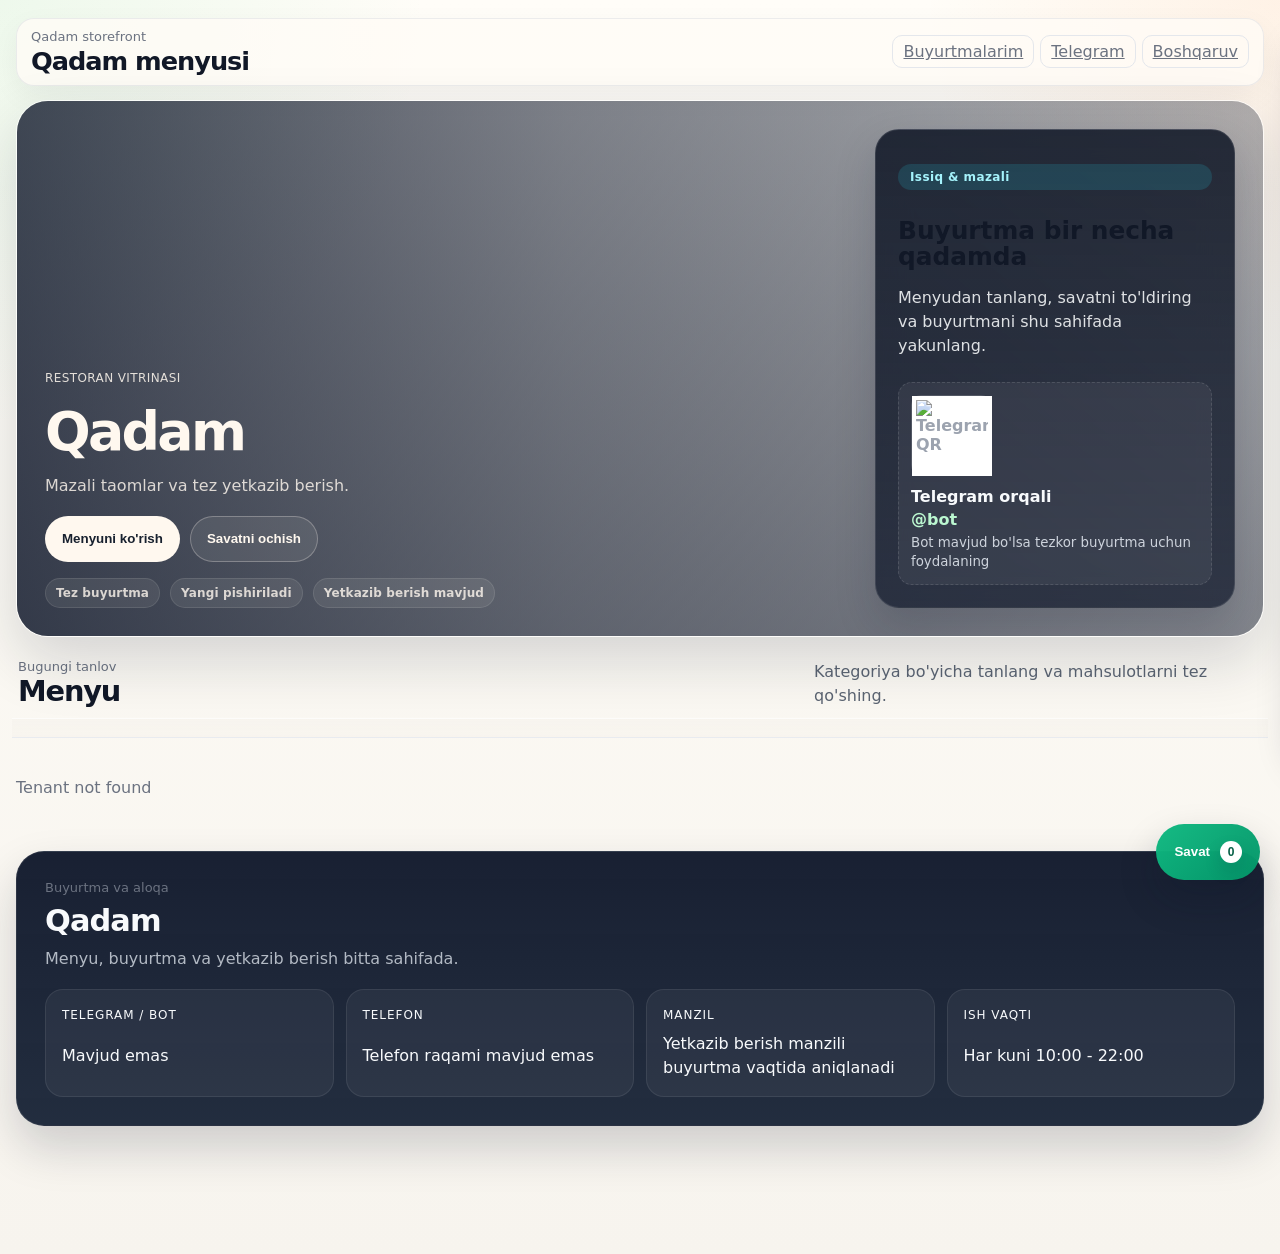
==== web/index.html @ 4fde3ed6 "шьзкщщмштп сыы екгидуырщщеы" ====
<!DOCTYPE html>
<html lang="uz">
<head>
  <meta charset="UTF-8" />
  <meta name="viewport" content="width=device-width, initial-scale=1.0" />
  <title>Qadam Delivery</title>
  <link rel="stylesheet" href="/static/style.css" />
</head>
<body class="public-menu-page">
  <div class="page">
    <header class="site-header">
      <div class="brand-block">
        <p class="eyebrow">Qadam storefront</p>
        <h1 id="site-title">Qadam menyusi</h1>
      </div>
      <div class="site-actions">
        <a class="ghost-btn" id="orders-link" href="/my-orders">Buyurtmalarim</a>
        <a class="ghost-btn" id="header-telegram-link" href="#" target="_blank" rel="noopener">Telegram</a>
        <a class="ghost-btn" id="admin-link" href="/admin">Boshqaruv</a>
        <button class="ghost-btn cart-trigger" id="header-cart-toggle" type="button" aria-label="Savat">
          <span class="cart-button-label">Savat</span>
          <span class="cart-action-badge" id="header-cart-badge" hidden>0</span>
        </button>
      </div>
    </header>

    <main class="content">
      <section class="hero" id="hero">
        <div class="hero-media" id="hero-media"></div>
        <div class="hero-overlay"></div>
        <div class="hero-layout">
          <div class="hero-content">
            <p class="hero-eyebrow">Restoran vitrinasi</p>
            <h2 id="hero-title">Qadam</h2>
            <p id="hero-desc" class="hero-desc">Mazali taomlar va tez yetkazib berish.</p>
            <div class="hero-actions">
              <button class="ghost-btn hero-btn" id="hero-cta" type="button">Menyuni ko'rish</button>
              <button class="ghost-btn hero-secondary cart-trigger" type="button">Savatni ochish</button>
            </div>
            <div class="hero-highlights">
              <span class="hero-chip">Tez buyurtma</span>
              <span class="hero-chip">Yangi pishiriladi</span>
              <span class="hero-chip">Yetkazib berish mavjud</span>
            </div>
          </div>
          <aside class="hero-aside">
            <div class="promo-plate">
              <p class="pill">Issiq &amp; mazali</p>
              <h3>Buyurtma bir necha qadamda</h3>
              <p class="promo-copy">
                Menyudan tanlang, savatni to'ldiring va buyurtmani shu sahifada yakunlang.
              </p>
              <div class="promo-qr">
                <div class="qr-placeholder">
                  <img id="bot-qr" alt="Telegram QR" />
                </div>
                <div class="promo-meta">
                  <span>Telegram orqali</span>
                  <a id="bot-link" href="#" target="_blank" rel="noopener">@bot</a>
                  <small id="bot-meta">Bot mavjud bo'lsa tezkor buyurtma uchun foydalaning</small>
                </div>
              </div>
            </div>
          </aside>
        </div>
      </section>

      <section class="menu-discovery">
        <div class="menu-toolbar">
          <div>
            <p class="eyebrow">Bugungi tanlov</p>
            <h2>Menyu</h2>
          </div>
          <p class="menu-toolbar-copy">Kategoriya bo'yicha tanlang va mahsulotlarni tez qo'shing.</p>
        </div>
        <div id="menu-filters" class="menu-filters"></div>
      </section>
      <section id="menu" class="menu-grid"></section>
    </main>

    <footer class="site-footer">
      <div class="footer-brand">
        <p class="eyebrow">Buyurtma va aloqa</p>
        <h2 id="footer-title">Qadam</h2>
        <p id="footer-description" class="footer-copy">Menyu, buyurtma va yetkazib berish bitta sahifada.</p>
      </div>
      <div class="footer-grid">
        <div class="footer-card">
          <span class="footer-label">Telegram / bot</span>
          <a id="footer-telegram-link" href="#" target="_blank" rel="noopener">Mavjud emas</a>
        </div>
        <div class="footer-card">
          <span class="footer-label">Telefon</span>
          <span id="footer-phone">Telefon raqami mavjud emas</span>
        </div>
        <div class="footer-card">
          <span class="footer-label">Manzil</span>
          <span id="footer-address">Yetkazib berish manzili buyurtma vaqtida aniqlanadi</span>
        </div>
        <div class="footer-card">
          <span class="footer-label">Ish vaqti</span>
          <span id="footer-hours">Har kuni 10:00 - 22:00</span>
        </div>
      </div>
    </footer>
  </div>

  <div id="mobile-cart-backdrop" class="mobile-cart-backdrop"></div>
  <aside class="cart-pane" aria-hidden="true">
      <div class="cart-head">
        <div>
          <p class="section-title">Savat</p>
          <small class="muted">Buyurtmani shu yerda yakunlang</small>
          <small id="cart-count" class="cart-count muted">0 ta mahsulot</small>
        </div>
        <div class="cart-head-actions">
          <button id="clear-cart" class="ghost-btn" type="button">Tozalash</button>
          <button id="mobile-cart-close" class="ghost-btn mobile-cart-close" type="button">Yopish</button>
        </div>
      </div>
      <div class="cart-body">
        <div id="cart-empty" class="muted">Savat hozircha bo'sh. Yoqtirgan taomingizni qo'shing.</div>
        <ul id="cart-list" class="cart-list"></ul>
      </div>
      <div class="cart-summary">
        <p class="muted cart-summary-label">Umumiy summa</p>
        <p id="cart-total" class="total-line"></p>
      </div>
      <form id="order-form" class="form">
        <div class="grid-two">
          <div class="field">
            <label>Ism</label>
            <input name="name" autocomplete="name" required />
          </div>
          <div class="field">
            <label>Telefon</label>
            <input name="phone" autocomplete="tel" required />
          </div>
        </div>
        <div class="field">
          <label>Manzil</label>
          <textarea name="address" autocomplete="street-address" required></textarea>
        </div>
        <div class="field">
          <label>Izoh (ixtiyoriy)</label>
          <textarea name="comment" placeholder="-"></textarea>
        </div>
        <button type="submit" id="submit-order">Yuborish</button>
        <p id="order-status" class="muted status"></p>
      </form>
    </aside>
  <button id="mobile-cart-toggle" class="mobile-cart-toggle cart-trigger" type="button" aria-label="Savat">
    <span class="cart-button-label">Savat</span>
    <span class="cart-action-badge" id="mobile-cart-badge" hidden>0</span>
  </button>
  <div id="cart-toast" class="cart-toast" aria-live="polite" aria-atomic="true"></div>
  <script src="/static/script.js" defer></script>
</body>
</html>
---- static/style.css ----
:root {
  --bg: #f5f5f7;
  --panel: #ffffff;
  --card: #ffffff;
  --stroke: #e4e7ec;
  --accent: #10b981;
  --accent-2: #22d3ee;
  --accent-deep: #0f766e;
  --text: #111827;
  --muted: #6b7280;
  --pill-green: #d1fae5;
  --pill-red: #fee2e2;
  --shadow-soft: 0 18px 40px rgba(15, 23, 42, 0.08);
  --shadow-strong: 0 22px 50px rgba(15, 23, 42, 0.14);
}
* { box-sizing: border-box; }
body {
  margin: 0;
  min-height: 100vh;
  font-family: "Inter", system-ui, -apple-system, sans-serif;
  color: var(--text);
  background:
    radial-gradient(circle at top left, rgba(34, 211, 238, 0.14), transparent 24%),
    radial-gradient(circle at top right, rgba(16, 185, 129, 0.12), transparent 22%),
    linear-gradient(180deg, #f8fafc 0%, var(--bg) 100%);
  overflow-x: hidden;
}
.page {
  display: grid;
  grid-template-columns: 360px minmax(0, 1fr);
  align-items: start;
  gap: 20px;
  padding: 16px;
  width: min(1440px, 100%);
  margin: 0 auto;
  min-height: 100vh;
}
@media (max-width: 1320px) {
  .page { grid-template-columns: 332px minmax(0, 1fr); }
  .content { padding-right: 332px; }
  .cart-pane { width: 300px; }
}
@media (max-width: 900px) {
  .page {
    grid-template-columns: 1fr;
    padding: 12px;
    gap: 12px;
  }
  .promo-card,
  .cart-pane,
  .content {
    width: 100%;
    min-height: 0;
  }
  .content {
    padding-right: 18px;
  }
  .cart-pane {
    position: static;
    top: auto;
    width: 100%;
  }
}
.promo-card {
  grid-column: 1;
  position: sticky;
  top: 16px;
  background: #111827;
  border-radius: 24px;
  padding: 20px;
  color: #f9fafb;
  display: flex;
  align-items: stretch;
  min-height: 100vh;
  overflow-y: auto;
  box-shadow: 0 20px 50px rgba(0,0,0,0.08);
}
.promo-plate {
  background: linear-gradient(180deg, #111827 0%, #0b1224 100%);
  border-radius: 18px;
  padding: 20px;
  border: 1px solid rgba(255,255,255,0.06);
  display: flex;
  flex-direction: column;
  gap: 16px;
}
.promo-plate h1 {
  margin: 0;
  font-size: 28px;
  line-height: 1.2;
}
.promo-copy { margin: 0; color: #cbd5e1; line-height: 1.5; }
.pill {
  display: inline-flex;
  padding: 6px 12px;
  border-radius: 999px;
  background: rgba(34,211,238,0.15);
  color: #a5f3fc;
  font-weight: 700;
  font-size: 12px;
  letter-spacing: 0.4px;
}
.promo-qr {
  margin-top: auto;
  display: flex;
  gap: 12px;
  align-items: center;
  flex-wrap: wrap;
  padding: 12px;
  border-radius: 14px;
  background: rgba(255,255,255,0.04);
  border: 1px dashed rgba(255,255,255,0.12);
}
.promo-qr img {
  width: 80px;
  height: 80px;
  object-fit: cover;
  border-radius: 12px;
}
.qr-placeholder {
  width: 80px;
  height: 80px;
  border-radius: 14px;
  background: #0f172a;
  display: grid;
  place-items: center;
  color: #9ca3af;
  font-weight: 700;
  border: 1px solid rgba(255,255,255,0.08);
}
.promo-meta span { display: block; font-weight: 700; }
.promo-meta small { color: #cbd5e1; }
.promo-meta a {
  color: #a5f3fc;
  font-weight: 700;
  text-decoration: none;
  overflow-wrap: anywhere;
}

.content {
  grid-column: 2;
  flex: 1 1 auto;
  min-width: 0;
  max-width: 100%;
  background: linear-gradient(180deg, rgba(255,255,255,0.96) 0%, rgba(248,250,252,0.96) 100%);
  border-radius: 24px;
  padding: 24px 372px 24px 24px;
  overflow-y: auto;
  border: 1px solid var(--stroke);
  box-shadow: var(--shadow-soft);
  position: relative;
}
.content-head {
  display: flex;
  justify-content: space-between;
  align-items: center;
  gap: 12px;
  flex-wrap: wrap;
  margin-bottom: 12px;
}
.hero {
  position: relative;
  border-radius: 20px;
  overflow: hidden;
  min-height: 220px;
  margin-bottom: 18px;
  border: 1px solid var(--stroke);
  box-shadow: var(--shadow-soft);
}
.hero-media {
  position: absolute;
  inset: 0;
  background-size: cover;
  background-position: center;
  background-repeat: no-repeat;
}
.hero-media.hero-fallback {
  background: linear-gradient(135deg, #111827, #1f2937);
}
.hero-overlay {
  position: absolute;
  inset: 0;
  background: linear-gradient(90deg, rgba(15, 23, 42, 0.78) 0%, rgba(15, 23, 42, 0.4) 56%, rgba(15, 23, 42, 0.2) 100%);
}
.hero-content {
  position: relative;
  z-index: 1;
  color: #f9fafb;
  padding: 18px 20px;
  max-width: 520px;
}
.hero-eyebrow {
  margin: 0 0 6px;
  font-size: 12px;
  letter-spacing: 0.4px;
  text-transform: uppercase;
  color: rgba(248, 250, 252, 0.8);
}
.hero-content h3 {
  margin: 0 0 8px;
  font-size: 26px;
}
.hero-desc {
  margin: 0 0 12px;
  color: rgba(248, 250, 252, 0.85);
  line-height: 1.5;
}
.hero-btn {
  background: rgba(255, 255, 255, 0.12);
  border-color: rgba(255, 255, 255, 0.3);
  color: #f9fafb;
  backdrop-filter: blur(6px);
}
.eyebrow { margin: 0; color: var(--muted); font-size: 13px; }
.content h2 { margin: 0; font-size: 30px; font-weight: 800; letter-spacing: -0.03em; }
.lang-switch { display: inline-flex; gap: 6px; }
.menu-filters {
  display: flex;
  flex-wrap: wrap;
  gap: 10px;
  margin-bottom: 16px;
}
.menu-filter-pill {
  border: 1px solid #d7dee8;
  background: #ffffff;
  color: #334155;
  border-radius: 999px;
  padding: 10px 14px;
  font-size: 13px;
  font-weight: 700;
  box-shadow: 0 2px 10px rgba(15, 23, 42, 0.04);
}
.menu-filter-pill.is-active {
  background: linear-gradient(135deg, #16a34a, #15803d);
  color: #f8fffb;
  border-color: #15803d;
  box-shadow: 0 10px 22px rgba(22, 163, 74, 0.18);
}
.menu-admin-nav {
  display: inline-flex;
  gap: 8px;
  flex-wrap: wrap;
}
.ghost-btn {
  background: transparent;
  color: var(--muted);
  border: 1px solid var(--stroke);
  border-radius: 10px;
  padding: 6px 10px;
  cursor: pointer;
  transition: border-color 140ms ease, color 140ms ease, background-color 140ms ease, transform 140ms ease;
}
.ghost-btn:hover {
  color: var(--text);
  background: rgba(255, 255, 255, 0.68);
  border-color: #cbd5e1;
}
.ghost-active { color: var(--text); border-color: #d1d5db; }

.menu-grid {
  display: grid;
  gap: 20px;
  grid-template-columns: repeat(auto-fill, minmax(220px, 1fr));
  align-items: start;
}
.menu-section-title,
.menu-section-subtitle {
  grid-column: 1 / -1;
}
.menu-section-title {
  margin: 4px 0 2px;
  font-size: 22px;
  font-weight: 800;
  letter-spacing: -0.02em;
}
.menu-section-subtitle {
  margin: -6px 0 2px;
  color: var(--muted);
  font-size: 14px;
}
.menu-card {
  display: flex;
  flex-direction: column;
  gap: 14px;
  background: linear-gradient(180deg, #ffffff 0%, #f8fafc 100%);
  border: 1px solid var(--stroke);
  border-radius: 16px;
  padding: 14px;
  position: relative;
  overflow: hidden;
  box-shadow: 0 4px 15px rgba(0,0,0,0.08);
  transition: transform 180ms ease, box-shadow 180ms ease, border-color 180ms ease;
}
.menu-card:hover {
  transform: translateY(-4px) scale(1.02);
  box-shadow: 0 12px 28px rgba(15, 23, 42, 0.14);
  border-color: rgba(16, 185, 129, 0.22);
}
.menu-card .badge-green {
  position: absolute;
  top: 12px;
  left: 12px;
  background: var(--pill-green);
  color: #047857;
  padding: 4px 10px;
  border-radius: 10px;
  font-size: 12px;
  font-weight: 700;
}
.menu-card .badge-promo {
  position: absolute;
  top: 12px;
  right: 12px;
  background: #fee2e2;
  color: #991b1b;
  padding: 4px 10px;
  border-radius: 10px;
  font-size: 12px;
  font-weight: 700;
}
.menu-card .badge-promo-alt {
  position: absolute;
  bottom: 12px;
  left: 12px;
  background: #e0f2fe;
  color: #075985;
  padding: 4px 10px;
  border-radius: 10px;
  font-size: 12px;
  font-weight: 700;
}
.menu-card img {
  width: 100%;
  height: 100%;
  object-fit: cover;
  object-position: center;
  display: block;
  background: #f8fafc;
  transition: transform 220ms ease, opacity 180ms ease;
}
.menu-card:hover .menu-item-image img {
  transform: scale(1.04);
}
.menu-item-image {
  width: 100%;
  aspect-ratio: 4 / 3;
  min-height: 200px;
  overflow: hidden;
  border-radius: 14px;
  background: linear-gradient(135deg, #f8fafc, #e5e7eb);
  border: 1px solid rgba(148, 163, 184, 0.18);
  box-shadow: 0 8px 20px rgba(15, 23, 42, 0.08);
}
.menu-card-body {
  display: grid;
  gap: 8px;
  flex: 1 1 auto;
}
.menu-card h4 {
  margin: 0;
  font-size: 19px;
  font-weight: 800;
  line-height: 1.25;
  letter-spacing: -0.02em;
}
.menu-card p {
  margin: 0;
  color: var(--muted);
  font-size: 14px;
  line-height: 1.55;
  min-height: 48px;
}
.price-row {
  display: grid;
  gap: 10px;
  margin-top: auto;
}
.price {
  font-size: 21px;
  font-weight: 800;
  display: flex;
  flex-direction: column;
  gap: 2px;
  letter-spacing: -0.03em;
}
.menu-card-desc {
  margin: 0;
  color: var(--muted);
  font-size: 12px;
  line-height: 1.45;
  display: -webkit-box;
  -webkit-line-clamp: 2;
  -webkit-box-orient: vertical;
  overflow: hidden;
  min-height: 0;
}
.promo-note {
  font-size: 11px;
  color: var(--muted);
  text-decoration: line-through;
}
.add-btn {
  min-width: 116px;
  height: 44px;
  width: 100%;
  display: inline-flex;
  align-items: center;
  justify-content: center;
  border-radius: 12px;
  border: 1px solid #17a86b;
  background: linear-gradient(135deg, #22c55e, #16a34a);
  cursor: pointer;
  font-size: 14px;
  color: #f8fffb;
  box-shadow: 0 10px 20px rgba(22, 163, 74, 0.22);
  white-space: nowrap;
}
.add-btn:hover {
  background: linear-gradient(135deg, #28cf66, #15803d);
  box-shadow: 0 14px 24px rgba(22, 163, 74, 0.28);
}
.add-btn.is-added {
  border-color: #15803d;
  background: linear-gradient(135deg, #16a34a, #166534);
}
.cart-pane {
  grid-column: 2;
  grid-row: 1;
  justify-self: end;
  align-self: start;
  position: sticky;
  top: 16px;
  width: 340px;
  max-width: calc(100% - 24px);
  background: linear-gradient(180deg, #111827 0%, #0b1220 100%);
  border: 1px solid var(--stroke);
  border-radius: 18px;
  padding: 16px;
  overflow-y: auto;
  max-height: calc(100vh - 32px);
  box-shadow: 0 16px 36px rgba(15, 23, 42, 0.18);
  display: flex;
  flex-direction: column;
  gap: 14px;
  color: #f8fafc;
  z-index: 3;
}
.section-title {
  margin: 0 0 2px;
  font-size: 20px;
  font-weight: 800;
  letter-spacing: -0.02em;
}
.cart-count {
  display: block;
  margin-top: 4px;
}
.cart-head { display: flex; align-items: flex-start; justify-content: space-between; gap: 10px; }
.cart-head-actions {
  display: inline-flex;
  gap: 8px;
  align-items: center;
}
.cart-head .ghost-btn {
  color: #e2e8f0;
  border-color: rgba(148, 163, 184, 0.32);
  background: rgba(255, 255, 255, 0.04);
}
.mobile-cart-close {
  display: none;
}
.cart-body {
  min-height: 150px;
  border: 1px solid rgba(148, 163, 184, 0.24);
  border-radius: 14px;
  padding: 12px;
  background: linear-gradient(180deg, rgba(255,255,255,0.08) 0%, rgba(255,255,255,0.04) 100%);
}
.cart-list { margin: 0; padding: 0; list-style: none; display: flex; flex-direction: column; gap: 8px; }
.cart-item {
  display: grid;
  gap: 8px;
  padding: 12px;
  background: #ffffff;
  border-radius: 14px;
  border: 1px solid rgba(226, 232, 240, 0.9);
  color: var(--text);
  box-shadow: 0 4px 15px rgba(0,0,0,0.08);
}
.cart-item-main {
  display: flex;
  justify-content: space-between;
  gap: 10px;
  align-items: flex-start;
}
.cart-item-name {
  margin: 0;
  font-weight: 700;
  line-height: 1.4;
}
.cart-item-price {
  white-space: nowrap;
  font-weight: 800;
}
.cart-item-sub {
  margin: 4px 0 0;
  color: var(--muted);
  font-size: 13px;
}
.cart-item-actions {
  display: flex;
  justify-content: space-between;
  gap: 10px;
  align-items: center;
}
.cart-qty {
  display: inline-flex;
  align-items: center;
  gap: 6px;
  padding: 4px;
  border-radius: 999px;
  background: #f8fafc;
  border: 1px solid #e5e7eb;
}
.cart-qty-btn,
.cart-remove-btn {
  border: 0;
  box-shadow: none;
}
.cart-qty-btn {
  width: 32px;
  height: 32px;
  padding: 0;
  border-radius: 999px;
  background: #ffffff;
  color: var(--text);
  border: 1px solid #e5e7eb;
}
.cart-qty-value {
  min-width: 20px;
  text-align: center;
  font-weight: 700;
}
.cart-remove-btn {
  background: #fff1f2;
  color: #dc2626;
  padding: 8px 12px;
  border-radius: 999px;
  border: 1px solid #fecdd3;
}
.cart-summary {
  padding: 16px;
  border-radius: 14px;
  background: linear-gradient(135deg, rgba(16,185,129,0.2), rgba(34,211,238,0.1));
  border: 1px solid rgba(52, 211, 153, 0.22);
}
.cart-summary-label {
  margin: 0 0 6px;
  color: rgba(226, 232, 240, 0.78);
  text-transform: uppercase;
  letter-spacing: 0.08em;
  font-size: 11px;
}
.field { display: flex; flex-direction: column; gap: 4px; margin-bottom: 10px; }
input, textarea, select {
  background: #fff;
  border: 1px solid #e5e7eb;
  border-radius: 10px;
  padding: 10px 12px;
  color: var(--text);
  font-size: 14px;
  width: 100%;
}
input:focus, textarea:focus, select:focus {
  outline: none;
  border-color: rgba(34, 211, 238, 0.5);
  box-shadow: 0 0 0 4px rgba(34, 211, 238, 0.12);
}
textarea { resize: vertical; min-height: 70px; }
.muted { color: var(--muted); }
.cart-pane .muted { color: rgba(226, 232, 240, 0.72); }
.status { min-height: 20px; font-size: 13px; }
.status.is-success { color: #bbf7d0; }
.status.is-error { color: #fecaca; }
.total-line { margin: 0; font-weight: 800; font-size: 30px; letter-spacing: -0.03em; }
.grid-two {
  display: grid;
  grid-template-columns: repeat(auto-fit, minmax(160px, 1fr));
  gap: 12px;
}
.page.single {
  display: block;
  height: auto;
  overflow: visible;
  max-width: 1280px;
}
.page.single .content {
  overflow: visible;
}
.orders-panel {
  margin-top: 12px;
  min-width: 0;
}
.orders-search {
  display: flex;
  gap: 10px;
  align-items: center;
}
.orders-search button {
  white-space: nowrap;
}
.orders-list {
  display: grid;
  gap: 12px;
}
.orders-card {
  border: 1px solid var(--stroke);
  border-radius: 14px;
  padding: 12px;
  background: #fff;
  display: grid;
  gap: 10px;
}
.orders-card-head {
  display: flex;
  justify-content: space-between;
  align-items: center;
  gap: 10px;
}
.orders-items {
  margin: 0;
  padding-left: 18px;
  color: var(--muted);
}
.orders-card-foot {
  display: flex;
  justify-content: space-between;
  align-items: center;
  gap: 10px;
  flex-wrap: wrap;
}
.status-pill {
  padding: 4px 10px;
  border-radius: 999px;
  background: var(--pill-green);
  color: #047857;
  font-size: 12px;
  font-weight: 700;
}
.analytics-grid {
  display: grid;
  gap: 12px;
  grid-template-columns: repeat(auto-fit, minmax(180px, 1fr));
  margin-bottom: 16px;
}
.stat-card {
  border: 1px solid var(--stroke);
  border-radius: 14px;
  padding: 12px;
  background: #fff;
}
.stat-card h3 {
  margin: 6px 0 0;
  font-size: 22px;
}
.analytics-table {
  width: 100%;
  border-collapse: collapse;
  margin-top: 10px;
}
.analytics-table th,
.analytics-table td {
  text-align: left;
  border-bottom: 1px solid var(--stroke);
  padding: 8px 6px;
  font-size: 14px;
}
.analytics-table th {
  color: var(--muted);
  font-weight: 600;
}
.button-link {
  text-decoration: none;
  display: inline-flex;
  align-items: center;
  justify-content: center;
}
.secondary-btn,
.danger-btn {
  background: #fff;
  color: var(--text);
  border: 1px solid var(--stroke);
  box-shadow: none;
}
.secondary-btn:hover,
.danger-btn:hover {
  box-shadow: none;
}
.danger-btn {
  color: #991b1b;
  border-color: #fecaca;
  background: #fff5f5;
}
.menu-admin-page {
  overflow: hidden;
}
.category-manager-panel {
  display: grid;
  gap: 12px;
}
.category-form {
  margin-bottom: 0;
}
.inline-form-row {
  display: flex;
  gap: 10px;
  align-items: center;
}
.inline-form-row input {
  flex: 1 1 auto;
}
.category-list {
  display: grid;
  gap: 10px;
}
.category-row {
  border: 1px solid var(--stroke);
  border-radius: 14px;
  padding: 12px;
  background: #fff;
  display: flex;
  justify-content: space-between;
  gap: 10px;
  align-items: center;
  flex-wrap: wrap;
}
.category-row-main {
  display: grid;
  gap: 4px;
}
.menu-admin-shell {
  display: grid;
  grid-template-columns: minmax(300px, 360px) minmax(0, 1fr);
  gap: 18px;
  align-items: start;
}
.menu-admin-form-panel {
  position: sticky;
  top: 12px;
  align-self: start;
}
.menu-table-toolbar {
  display: flex;
  align-items: center;
  justify-content: space-between;
  gap: 12px;
  flex-wrap: wrap;
}
.menu-table-wrap {
  width: 100%;
  overflow-x: auto;
  border: 1px solid var(--stroke);
  border-radius: 16px;
  background: #fff;
  padding: 6px 12px 12px;
}
.menu-admin-table {
  min-width: 760px;
  margin-top: 0;
}
.category-group-row td {
  background: #f8fafc;
  font-weight: 700;
}
.group-meta {
  margin-left: 8px;
  font-weight: 400;
}
.upload-row {
  display: flex;
  align-items: center;
  gap: 10px;
  flex-wrap: wrap;
}
.image-preview-card {
  width: 100%;
  min-height: 180px;
  border-radius: 16px;
  overflow: hidden;
  border: 1px dashed var(--stroke);
  background: #f8fafc;
  display: grid;
  place-items: center;
}
.image-preview-card.has-image {
  border-style: solid;
}
.image-preview-card img {
  width: 100%;
  height: 220px;
  object-fit: cover;
  display: block;
}
.menu-form-actions {
  display: flex;
  gap: 10px;
  flex-wrap: wrap;
}
.inline-actions {
  display: flex;
  gap: 8px;
  flex-wrap: wrap;
}
.image-thumb {
  width: 68px;
  height: 68px;
  border-radius: 12px;
  object-fit: cover;
  display: block;
  background: #f3f4f6;
  border: 1px solid var(--stroke);
}
.image-thumb-fallback {
  display: grid;
  place-items: center;
  color: var(--muted);
  font-size: 12px;
  text-align: center;
  padding: 6px;
}
.empty-state {
  margin-top: 14px;
  border: 1px dashed var(--stroke);
  border-radius: 16px;
  padding: 18px;
  color: var(--muted);
  text-align: center;
  background: #fafafa;
}
.empty-state.compact {
  margin-top: 0;
  padding: 14px;
}
.cart-toast {
  position: fixed;
  right: 20px;
  bottom: 20px;
  z-index: 20;
  max-width: min(320px, calc(100vw - 24px));
  padding: 12px 14px;
  border-radius: 14px;
  background: rgba(15, 23, 42, 0.94);
  color: #f8fafc;
  border: 1px solid rgba(255,255,255,0.08);
  box-shadow: var(--shadow-strong);
  opacity: 0;
  transform: translateY(10px);
  pointer-events: none;
  transition: opacity 180ms ease, transform 180ms ease;
}
.cart-toast.is-visible {
  opacity: 1;
  transform: translateY(0);
}
.mobile-cart-toggle,
.mobile-cart-backdrop {
  display: none;
}
button {
  background: linear-gradient(135deg, var(--accent), var(--accent-2));
  color: #041b16;
  border: none;
  border-radius: 10px;
  padding: 10px 12px;
  font-weight: 700;
  cursor: pointer;
  transition: transform 120ms ease, box-shadow 120ms ease;
}
button:hover { transform: translateY(-1px); box-shadow: 0 8px 18px rgba(34, 211, 238, 0.25); }
button:disabled { opacity: 0.6; cursor: not-allowed; transform: none; box-shadow: none; }
#submit-order {
  width: 100%;
  min-height: 52px;
  font-size: 16px;
  letter-spacing: 0.01em;
  border-radius: 14px;
  background: linear-gradient(135deg, #22c55e, #16a34a);
  box-shadow: 0 16px 28px rgba(22, 163, 74, 0.28);
}
#submit-order.is-loading {
  background: linear-gradient(135deg, #0f766e, #14b8a6);
  color: #ecfeff;
}
button.cart-qty-btn:hover,
button.cart-remove-btn:hover {
  transform: none;
  box-shadow: none;
}
.img-placeholder {
  width: 100%;
  height: 100%;
  background: linear-gradient(135deg, #e2e8f0, #f8fafc);
  display: grid;
  place-items: center;
  color: #64748b;
  font-weight: 700;
  text-align: center;
  padding: 12px;
}
.menu-image-loading {
  opacity: 0;
}
.menu-card-skeleton {
  pointer-events: none;
}
.menu-card-skeleton .menu-item-image,
.menu-card-skeleton .skeleton-line,
.menu-card-skeleton .skeleton-chip {
  position: relative;
  overflow: hidden;
  background: linear-gradient(90deg, #e5e7eb 25%, #f8fafc 50%, #e5e7eb 75%);
  background-size: 200% 100%;
  animation: skeleton-wave 1.2s linear infinite;
}
.skeleton-chip {
  width: 92px;
  height: 24px;
  border-radius: 999px;
}
.skeleton-line {
  border-radius: 999px;
}
.skeleton-line.title {
  width: 72%;
  height: 18px;
}
.skeleton-line.body {
  width: 100%;
  height: 12px;
}
.skeleton-line.body.short {
  width: 62%;
}
@keyframes skeleton-wave {
  0% { background-position: 200% 0; }
  100% { background-position: -200% 0; }
}
@media (max-width: 900px) {
  .content,
  .promo-card,
  .cart-pane {
    border-radius: 18px;
  }
  .content {
    padding: 18px;
  }
  .menu-grid {
    grid-template-columns: 1fr;
    gap: 16px;
  }
  .menu-card {
    width: 100%;
  }
  .menu-item-image {
    min-height: 220px;
  }
}

@media (max-width: 768px) {
  .promo-card {
    position: static;
    min-height: auto;
    padding: 16px;
  }
  .promo-plate {
    min-width: 0;
  }
  .promo-qr {
    flex-direction: column;
    align-items: flex-start;
  }
  .content h2 { font-size: 24px; }
  .menu-grid { grid-template-columns: 1fr; gap: 16px; }
  .menu-section-title { font-size: 20px; }
  .menu-item-image { min-height: 180px; }
  .hero { min-height: 170px; }
  .hero-content { padding: 14px 16px; }
  .hero-content h3 { font-size: 22px; }
  .content {
    grid-column: 1;
    padding: 18px;
    overflow: visible;
  }
  .cart-pane {
    position: fixed;
    left: 0;
    right: 0;
    bottom: 0;
    top: auto;
    width: auto;
    max-width: none;
    max-height: 82vh;
    padding: 14px;
    border-radius: 22px 22px 0 0;
    transform: translateY(calc(100% + 20px));
    transition: transform 220ms ease;
    z-index: 40;
  }
  .mobile-cart-close {
    display: inline-flex;
  }
  .mobile-cart-toggle {
    position: fixed;
    left: 12px;
    right: 12px;
    bottom: 12px;
    display: inline-flex;
    align-items: center;
    justify-content: center;
    min-height: 52px;
    border-radius: 16px;
    z-index: 35;
    box-shadow: 0 18px 30px rgba(15, 23, 42, 0.24);
  }
  .mobile-cart-backdrop {
    position: fixed;
    inset: 0;
    background: rgba(15, 23, 42, 0.42);
    z-index: 34;
    opacity: 0;
    pointer-events: none;
    transition: opacity 180ms ease;
  }
  body.mobile-cart-open {
    overflow: hidden;
  }
  body.mobile-cart-open .cart-pane {
    transform: translateY(0);
  }
  body.mobile-cart-open .mobile-cart-backdrop {
    opacity: 1;
    pointer-events: auto;
  }
  .page {
    padding-bottom: 84px;
  }
  .cart-summary { padding: 14px; }
  .total-line { font-size: 26px; }
  .cart-item-actions { flex-wrap: wrap; }
  .menu-admin-shell { grid-template-columns: 1fr; }
  .menu-admin-form-panel { position: static; }
  .menu-table-wrap { padding: 6px 8px 10px; }
  .image-preview-card img { height: 180px; }
  .inline-form-row { flex-direction: column; align-items: stretch; }
}

body.public-menu-page {
  font-family: "Manrope", "Segoe UI", system-ui, sans-serif;
  background:
    radial-gradient(circle at top left, rgba(34, 197, 94, 0.08), transparent 24%),
    radial-gradient(circle at top right, rgba(249, 115, 22, 0.08), transparent 20%),
    linear-gradient(180deg, #fffdf8 0%, #f7f4ee 100%);
}

body.public-menu-page .page {
  display: block;
  width: min(1280px, calc(100% - 32px));
  margin: 0 auto;
  padding: 18px 0 128px;
  min-height: 100vh;
}

body.public-menu-page .site-header {
  position: static;
  display: flex;
  align-items: center;
  justify-content: space-between;
  gap: 12px;
  padding: 10px 14px;
  margin-bottom: 14px;
  border: 1px solid rgba(148, 163, 184, 0.18);
  border-radius: 18px;
  background: rgba(255, 252, 246, 0.78);
  box-shadow: 0 10px 28px rgba(15, 23, 42, 0.05);
}

body.public-menu-page .brand-block {
  display: grid;
  gap: 4px;
  min-width: 0;
}

body.public-menu-page #site-title {
  margin: 0;
  font-size: clamp(1.4rem, 2vw, 2rem);
  line-height: 1.05;
  letter-spacing: -0.04em;
}

body.public-menu-page .site-actions {
  display: flex;
  align-items: center;
  justify-content: flex-end;
  gap: 6px;
  flex-wrap: wrap;
}

body.public-menu-page .content {
  grid-column: auto;
  padding: 0;
  background: transparent;
  border: 0;
  border-radius: 0;
  box-shadow: none;
  overflow: visible;
}

body.public-menu-page .hero {
  min-height: 420px;
  margin-bottom: 22px;
  border: 1px solid rgba(255, 255, 255, 0.6);
  border-radius: 32px;
  box-shadow: 0 24px 60px rgba(15, 23, 42, 0.16);
}

body.public-menu-page .hero-overlay {
  background:
    linear-gradient(90deg, rgba(15, 23, 42, 0.76) 0%, rgba(15, 23, 42, 0.48) 44%, rgba(15, 23, 42, 0.24) 100%),
    linear-gradient(180deg, rgba(15, 23, 42, 0.12) 0%, rgba(15, 23, 42, 0.36) 100%);
}

body.public-menu-page .hero-layout {
  position: relative;
  z-index: 1;
  display: grid;
  grid-template-columns: minmax(0, 1.35fr) minmax(300px, 0.8fr);
  gap: 20px;
  min-height: 420px;
  padding: 28px;
  align-items: end;
}

body.public-menu-page .hero-content {
  padding: 0;
  max-width: 620px;
  display: grid;
  gap: 16px;
  align-self: end;
}

body.public-menu-page .hero-content h2 {
  margin: 0;
  font-size: clamp(2.2rem, 4.2vw, 4.2rem);
  letter-spacing: -0.05em;
  line-height: 0.94;
  color: #fff8ef;
}

body.public-menu-page .hero-desc {
  margin: 0;
  max-width: 52ch;
  font-size: 1rem;
  line-height: 1.65;
  color: rgba(255, 248, 239, 0.82);
}

body.public-menu-page .hero-actions {
  display: flex;
  gap: 10px;
  flex-wrap: wrap;
}

body.public-menu-page .hero-btn,
body.public-menu-page .hero-secondary,
body.public-menu-page .cart-trigger {
  min-height: 46px;
  padding: 10px 16px;
  border-radius: 999px;
}

body.public-menu-page .hero-btn {
  background: #fff8ef;
  color: #18212f;
  border-color: transparent;
}

body.public-menu-page .hero-secondary {
  color: #fff8ef;
  border-color: rgba(255, 248, 239, 0.28);
  background: rgba(255, 248, 239, 0.08);
}

body.public-menu-page .hero-highlights {
  display: flex;
  gap: 10px;
  flex-wrap: wrap;
}

body.public-menu-page .hero-chip {
  display: inline-flex;
  align-items: center;
  min-height: 30px;
  padding: 6px 10px;
  border-radius: 999px;
  background: rgba(255, 248, 239, 0.08);
  border: 1px solid rgba(255, 248, 239, 0.1);
  color: rgba(255, 248, 239, 0.8);
  font-size: 12px;
  font-weight: 600;
  letter-spacing: 0.01em;
  box-shadow: none;
}

body.public-menu-page .hero-aside {
  display: flex;
  align-items: stretch;
  justify-content: flex-end;
}

body.public-menu-page .promo-plate {
  width: min(100%, 360px);
  border-radius: 24px;
  padding: 22px;
  background: linear-gradient(180deg, rgba(17, 24, 39, 0.88) 0%, rgba(15, 23, 42, 0.72) 100%);
  border: 1px solid rgba(255, 255, 255, 0.1);
  box-shadow: 0 18px 40px rgba(15, 23, 42, 0.18);
  backdrop-filter: blur(16px);
}

body.public-menu-page .promo-plate h3 {
  margin: 0;
  font-size: 1.55rem;
  line-height: 1.05;
}

body.public-menu-page .promo-copy {
  color: rgba(248, 250, 252, 0.88);
}

body.public-menu-page .promo-qr {
  margin-top: 8px;
  align-items: center;
  background: rgba(255, 255, 255, 0.06);
}

body.public-menu-page .promo-qr img {
  object-fit: contain;
  border-radius: 0;
  background: #ffffff;
  padding: 4px;
}

body.public-menu-page .qr-placeholder {
  overflow: visible;
  border-radius: 10px;
  background: rgba(255, 255, 255, 0.08);
}

body.public-menu-page .promo-meta {
  display: grid;
  gap: 4px;
}

body.public-menu-page .promo-meta span {
  color: #f8fafc;
}

body.public-menu-page .promo-meta a {
  color: #bbf7d0;
}

body.public-menu-page .promo-meta small {
  color: rgba(226, 232, 240, 0.88);
  line-height: 1.45;
}

body.public-menu-page .hero-eyebrow {
  color: rgba(255, 248, 239, 0.86);
}

body.public-menu-page .menu-discovery {
  position: static;
  display: grid;
  gap: 10px;
  margin-bottom: 20px;
}

body.public-menu-page .menu-toolbar {
  display: flex;
  align-items: end;
  justify-content: space-between;
  gap: 12px;
  flex-wrap: wrap;
  padding: 0 2px;
}

body.public-menu-page .menu-toolbar h2 {
  margin: 0;
  font-size: clamp(1.8rem, 2.2vw, 2.4rem);
  letter-spacing: -0.04em;
}

body.public-menu-page .menu-toolbar-copy {
  margin: 0;
  max-width: 44ch;
  color: #5b6472;
  line-height: 1.5;
}

body.public-menu-page .menu-filters {
  position: sticky;
  top: 10px;
  z-index: 22;
  flex-wrap: nowrap;
  overflow-x: auto;
  gap: 8px;
  margin: 0 -4px 4px;
  padding: 10px 4px 8px;
  white-space: nowrap;
  background: linear-gradient(180deg, rgba(247, 244, 238, 0.98) 0%, rgba(247, 244, 238, 0.86) 100%);
  border-top: 1px solid rgba(255, 255, 255, 0.65);
  border-bottom: 1px solid rgba(226, 232, 240, 0.72);
  scrollbar-width: none;
  backdrop-filter: blur(12px);
}

body.public-menu-page .menu-filters::-webkit-scrollbar {
  display: none;
}

body.public-menu-page .menu-filter-pill {
  flex: 0 0 auto;
  min-height: 38px;
  padding: 8px 14px;
  border-color: rgba(203, 213, 225, 0.9);
  background: #ffffff;
  color: #475569;
  font-size: 13px;
  font-weight: 800;
  transition: transform 160ms ease, box-shadow 160ms ease, border-color 160ms ease, color 160ms ease;
}

body.public-menu-page .menu-filter-pill:hover {
  transform: translateY(-1px);
  border-color: rgba(22, 163, 74, 0.28);
  box-shadow: 0 10px 18px rgba(15, 23, 42, 0.06);
}

body.public-menu-page .menu-filter-pill.is-active {
  background: linear-gradient(135deg, #111827, #1f2937);
  color: #ffffff;
  border-color: rgba(17, 24, 39, 0.96);
  box-shadow: 0 12px 24px rgba(15, 23, 42, 0.16);
  transform: translateY(-1px);
}

body.public-menu-page .menu-grid {
  display: grid;
  gap: 24px;
}

body.public-menu-page .menu-section {
  display: grid;
  gap: 14px;
}

body.public-menu-page .menu-section-head {
  display: grid;
  gap: 6px;
}

body.public-menu-page .menu-section-title,
body.public-menu-page .menu-section-subtitle {
  grid-column: auto;
}

body.public-menu-page .menu-section-title {
  margin: 0;
  font-size: clamp(1.35rem, 2vw, 1.75rem);
  letter-spacing: -0.03em;
}

body.public-menu-page .menu-section-subtitle {
  margin: 0;
  max-width: 58ch;
  font-size: 14px;
  color: #6b7280;
}

body.public-menu-page .menu-section-grid {
  display: grid;
  grid-template-columns: repeat(auto-fit, minmax(min(100%, 220px), 280px));
  justify-content: center;
  gap: 16px;
  align-items: stretch;
}

body.public-menu-page .menu-card {
  gap: 14px;
  height: 100%;
  min-height: 100%;
  padding: 12px;
  border-radius: 20px;
  background: rgba(255, 255, 255, 0.92);
  border: 1px solid rgba(226, 232, 240, 0.94);
  box-shadow: 0 10px 24px rgba(15, 23, 42, 0.07);
}

body.public-menu-page .menu-card:hover {
  transform: translateY(-3px);
  box-shadow: 0 16px 32px rgba(15, 23, 42, 0.12);
}

body.public-menu-page .menu-item-image {
  min-height: 0;
  aspect-ratio: 4 / 3;
  border-radius: 16px;
}

body.public-menu-page .menu-card-body {
  gap: 8px;
  align-content: start;
}

body.public-menu-page .menu-card h4 {
  font-size: 17px;
  line-height: 1.3;
}

body.public-menu-page .menu-card-desc {
  font-size: 13px;
  line-height: 1.5;
  color: #6b7280;
}

body.public-menu-page .price-row {
  display: grid;
  gap: 10px;
  margin-top: auto;
}

body.public-menu-page .price {
  gap: 2px;
  font-size: 19px;
}

body.public-menu-page .add-btn {
  min-width: 0;
  min-height: 44px;
  padding: 10px 14px;
  white-space: normal;
  text-align: center;
  line-height: 1.2;
  border-radius: 12px;
}

body.public-menu-page .site-footer {
  display: grid;
  grid-template-columns: minmax(0, 1fr);
  gap: 18px;
  margin-top: 38px;
  padding: 28px;
  border-radius: 28px;
  background: linear-gradient(180deg, rgba(15, 23, 42, 0.96) 0%, rgba(30, 41, 59, 0.98) 100%);
  border: 1px solid rgba(255, 255, 255, 0.08);
  color: #f8fafc;
  box-shadow: 0 22px 46px rgba(15, 23, 42, 0.18);
}

body.public-menu-page .footer-brand {
  display: grid;
  gap: 8px;
}

body.public-menu-page .site-footer h2 {
  margin: 0;
  font-size: 1.9rem;
  letter-spacing: -0.03em;
}

body.public-menu-page .footer-copy {
  margin: 0;
  max-width: 56ch;
  color: rgba(226, 232, 240, 0.76);
  line-height: 1.6;
}

body.public-menu-page .footer-grid {
  display: grid;
  grid-template-columns: repeat(4, minmax(0, 1fr));
  gap: 12px;
}

body.public-menu-page .footer-card {
  display: grid;
  gap: 8px;
  padding: 16px;
  border-radius: 18px;
  background: rgba(255, 255, 255, 0.05);
  border: 1px solid rgba(255, 255, 255, 0.08);
}

body.public-menu-page .footer-label {
  font-size: 12px;
  text-transform: uppercase;
  letter-spacing: 0.08em;
  color: rgba(148, 163, 184, 0.88);
}

body.public-menu-page .footer-card a,
body.public-menu-page .footer-card span {
  color: #f8fafc;
  text-decoration: none;
  line-height: 1.5;
  overflow-wrap: anywhere;
}

body.public-menu-page .cart-pane {
  position: fixed;
  top: 24px;
  right: 24px;
  bottom: 24px;
  left: auto;
  display: flex;
  flex-direction: column;
  width: min(420px, calc(100vw - 32px));
  max-width: min(420px, calc(100vw - 32px));
  max-height: none;
  padding: 18px;
  border-radius: 28px;
  transform: translateX(calc(100% + 36px));
  transition: transform 240ms ease;
  z-index: 45;
  overflow: hidden;
}

body.public-menu-page .cart-body {
  flex: 1 1 auto;
  min-height: 120px;
  overflow-y: auto;
  -webkit-overflow-scrolling: touch;
  overscroll-behavior: contain;
}

body.public-menu-page .cart-pane .form {
  display: grid;
  gap: 10px;
  flex: 0 0 auto;
  max-height: 40vh;
  overflow-y: auto;
}

body.public-menu-page .mobile-cart-toggle {
  display: inline-flex;
  position: fixed;
  right: 20px;
  bottom: 20px;
  left: auto;
  min-height: 56px;
  padding: 0 18px;
  gap: 10px;
  align-items: center;
  justify-content: center;
  border-radius: 999px;
  z-index: 35;
  box-shadow: 0 18px 38px rgba(15, 23, 42, 0.22);
  background: linear-gradient(135deg, rgba(16, 185, 129, 0.98), rgba(5, 150, 105, 0.98));
  color: #ffffff;
}

body.public-menu-page .cart-button-label {
  display: inline-flex;
  align-items: center;
  line-height: 1;
}

body.public-menu-page .cart-action-badge {
  display: inline-grid;
  place-items: center;
  min-width: 22px;
  height: 22px;
  padding: 0 6px;
  border-radius: 999px;
  background: #ffffff;
  color: #065f46;
  font-size: 12px;
  font-weight: 800;
  box-shadow: 0 8px 18px rgba(15, 23, 42, 0.14);
}

body.public-menu-page #header-cart-toggle {
  display: none;
}

body.public-menu-page .cart-toast {
  right: 20px;
  bottom: 90px;
}

body.public-menu-page .mobile-cart-backdrop {
  display: block;
  position: fixed;
  inset: 0;
  background: rgba(15, 23, 42, 0.46);
  z-index: 34;
  opacity: 0;
  pointer-events: none;
  transition: opacity 180ms ease;
}

body.public-menu-page.cart-open {
  overflow: hidden;
}

body.public-menu-page.cart-open .cart-pane {
  transform: translateX(0);
}

body.public-menu-page.cart-open .mobile-cart-backdrop {
  opacity: 1;
  pointer-events: auto;
}

body.public-menu-page.cart-open .mobile-cart-toggle {
  opacity: 0;
  transform: translateY(10px);
  pointer-events: none;
}

body.public-menu-page .mobile-cart-close {
  display: inline-flex;
}

@media (max-width: 1024px) {
  body.public-menu-page .hero-layout {
    grid-template-columns: 1fr;
    align-items: stretch;
  }

  body.public-menu-page .hero-aside {
    justify-content: flex-start;
  }

  body.public-menu-page .promo-plate {
    width: 100%;
    max-width: none;
  }

  body.public-menu-page .footer-grid {
    grid-template-columns: repeat(2, minmax(0, 1fr));
  }
}

@media (max-width: 768px) {
  body.public-menu-page .page {
    width: min(100%, calc(100% - 24px));
    padding: 12px 0 108px;
  }

  body.public-menu-page .site-header {
    position: static;
    top: auto;
    padding: 10px 12px;
    border-radius: 16px;
    margin-bottom: 12px;
  }

  body.public-menu-page .site-actions {
    width: 100%;
    justify-content: flex-start;
  }

  body.public-menu-page .hero {
    min-height: 0;
    border-radius: 24px;
  }

  body.public-menu-page .hero-layout {
    min-height: 0;
    padding: 18px;
  }

  body.public-menu-page .hero-content h2 {
    font-size: clamp(2rem, 10vw, 2.8rem);
  }

  body.public-menu-page .menu-discovery {
    position: static;
    top: auto;
    display: grid;
    gap: 8px;
    margin-bottom: 14px;
  }

  body.public-menu-page .menu-toolbar {
    margin-bottom: 0;
  }

  body.public-menu-page .menu-filters {
    top: 8px;
    z-index: 18;
    margin: 0 -2px;
    padding: 8px 2px 6px;
    background: linear-gradient(180deg, rgba(247, 244, 238, 0.96) 0%, rgba(247, 244, 238, 0.84) 100%);
    backdrop-filter: blur(10px);
  }

  body.public-menu-page .menu-toolbar-copy {
    max-width: none;
  }

  body.public-menu-page .menu-section-grid {
    grid-template-columns: repeat(auto-fit, minmax(min(100%, 156px), 1fr));
    gap: 14px;
  }

  body.public-menu-page .menu-item-image {
    aspect-ratio: 4 / 3;
  }

  body.public-menu-page .site-footer {
    padding: 20px;
    border-radius: 22px;
  }

  body.public-menu-page .footer-grid {
    grid-template-columns: 1fr;
  }

  body.public-menu-page .cart-pane {
    top: auto;
    right: 0;
    bottom: 0;
    left: 0;
    width: auto;
    max-width: none;
    min-width: 0;
    height: min(88dvh, calc(100dvh - 8px));
    max-height: min(88dvh, calc(100dvh - 8px));
    border-radius: 22px 22px 0 0;
    padding: 14px 14px calc(14px + env(safe-area-inset-bottom));
    transform: translateY(calc(100% + 20px));
    overflow: hidden;
    touch-action: pan-y;
  }

  body.public-menu-page.cart-open .cart-pane {
    transform: translateY(0);
  }

  body.public-menu-page .mobile-cart-toggle {
    left: auto;
    right: 14px;
    bottom: 14px;
    min-height: 52px;
    padding: 0 16px;
    font-size: 14px;
    box-shadow: 0 12px 24px rgba(15, 23, 42, 0.18);
    background: linear-gradient(135deg, rgba(16, 185, 129, 0.96), rgba(5, 150, 105, 0.96));
    justify-content: center;
  }

  body.public-menu-page .cart-toast {
    right: 14px;
    bottom: 78px;
  }
}

@media (max-width: 520px) {
  body.public-menu-page .site-header {
    position: static;
    top: auto;
  }

  body.public-menu-page .menu-filters {
    top: 6px;
  }

  body.public-menu-page .menu-section-grid {
    grid-template-columns: 1fr;
  }

  body.public-menu-page .hero-actions {
    flex-direction: column;
  }

  body.public-menu-page .hero-btn,
  body.public-menu-page .hero-secondary {
    width: 100%;
    justify-content: center;
  }
}
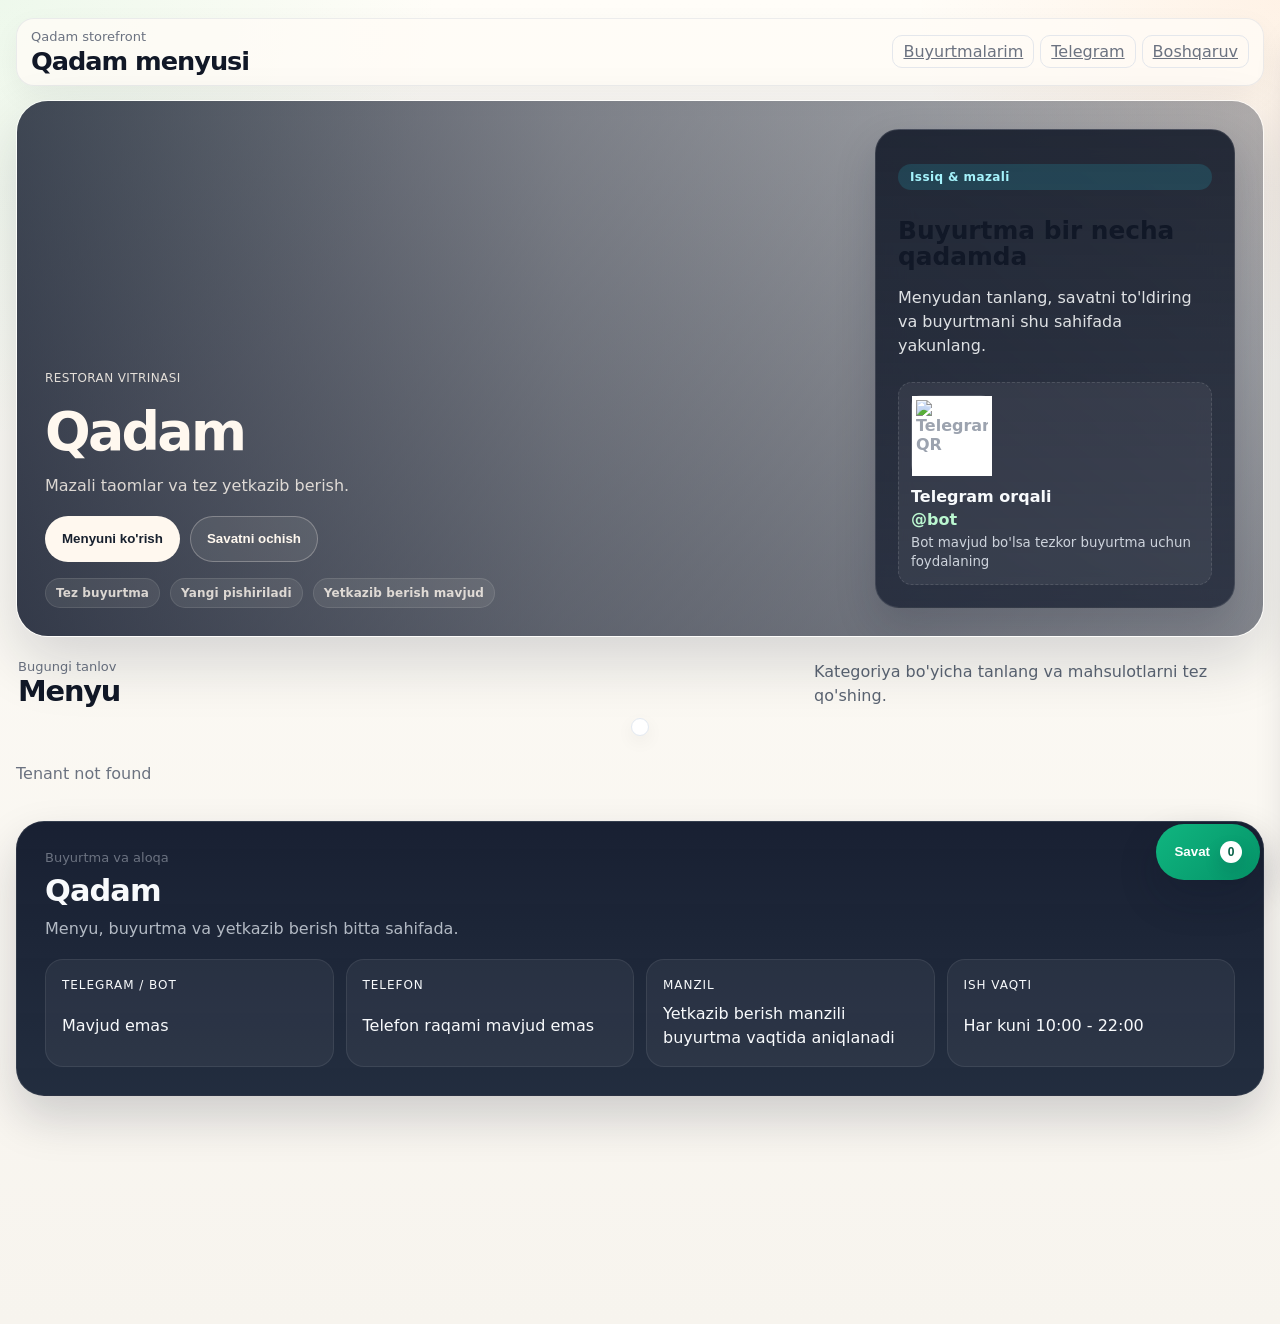
==== commit 0421d6f2: "изменили что то гдето. вам знать не обезательно" ====
--- a/web/index.html
+++ b/web/index.html
@@ -118,36 +118,40 @@
           <button id="mobile-cart-close" class="ghost-btn mobile-cart-close" type="button">Yopish</button>
         </div>
       </div>
-      <div class="cart-body">
-        <div id="cart-empty" class="muted">Savat hozircha bo'sh. Yoqtirgan taomingizni qo'shing.</div>
-        <ul id="cart-list" class="cart-list"></ul>
+      <div class="cart-items">
+        <div class="cart-body">
+          <div id="cart-empty" class="muted">Savat hozircha bo'sh. Yoqtirgan taomingizni qo'shing.</div>
+          <ul id="cart-list" class="cart-list"></ul>
+        </div>
       </div>
-      <div class="cart-summary">
-        <p class="muted cart-summary-label">Umumiy summa</p>
-        <p id="cart-total" class="total-line"></p>
-      </div>
-      <form id="order-form" class="form">
-        <div class="grid-two">
-          <div class="field">
-            <label>Ism</label>
-            <input name="name" autocomplete="name" required />
+      <div class="cart-form">
+        <div class="cart-summary">
+          <p class="muted cart-summary-label">Umumiy summa</p>
+          <p id="cart-total" class="total-line"></p>
+        </div>
+        <form id="order-form" class="form">
+          <div class="grid-two">
+            <div class="field">
+              <label>Ism</label>
+              <input name="name" autocomplete="name" required />
+            </div>
+            <div class="field">
+              <label>Telefon</label>
+              <input name="phone" autocomplete="tel" required />
+            </div>
           </div>
           <div class="field">
-            <label>Telefon</label>
-            <input name="phone" autocomplete="tel" required />
+            <label>Manzil</label>
+            <textarea name="address" autocomplete="street-address" required></textarea>
           </div>
-        </div>
-        <div class="field">
-          <label>Manzil</label>
-          <textarea name="address" autocomplete="street-address" required></textarea>
-        </div>
-        <div class="field">
-          <label>Izoh (ixtiyoriy)</label>
-          <textarea name="comment" placeholder="-"></textarea>
-        </div>
-        <button type="submit" id="submit-order">Yuborish</button>
-        <p id="order-status" class="muted status"></p>
-      </form>
+          <div class="field">
+            <label>Izoh (ixtiyoriy)</label>
+            <textarea name="comment" placeholder="-"></textarea>
+          </div>
+          <button type="submit" id="submit-order">Yuborish</button>
+          <p id="order-status" class="muted status"></p>
+        </form>
+      </div>
     </aside>
   <button id="mobile-cart-toggle" class="mobile-cart-toggle cart-trigger" type="button" aria-label="Savat">
     <span class="cart-button-label">Savat</span>
--- a/static/style.css
+++ b/static/style.css
@@ -14,6 +14,12 @@
   --shadow-strong: 0 22px 50px rgba(15, 23, 42, 0.14);
 }
 * { box-sizing: border-box; }
+body.public-menu-page *,
+body.public-menu-page *::before,
+body.public-menu-page *::after {
+  transition: background-color 0.15s ease, color 0.15s ease, border-color 0.15s ease, box-shadow 0.15s ease, transform 0.15s ease, opacity 0.15s ease;
+  -webkit-tap-highlight-color: transparent;
+}
 body {
   margin: 0;
   min-height: 100vh;
@@ -877,6 +883,7 @@
   transition: transform 120ms ease, box-shadow 120ms ease;
 }
 button:hover { transform: translateY(-1px); box-shadow: 0 8px 18px rgba(34, 211, 238, 0.25); }
+button:active { transform: scale(0.97); }
 button:disabled { opacity: 0.6; cursor: not-allowed; transform: none; box-shadow: none; }
 #submit-order {
   width: 100%;
@@ -915,12 +922,13 @@
 }
 .menu-card-skeleton .menu-item-image,
 .menu-card-skeleton .skeleton-line,
-.menu-card-skeleton .skeleton-chip {
+.menu-card-skeleton .skeleton-chip,
+.skeleton {
   position: relative;
   overflow: hidden;
-  background: linear-gradient(90deg, #e5e7eb 25%, #f8fafc 50%, #e5e7eb 75%);
-  background-size: 200% 100%;
-  animation: skeleton-wave 1.2s linear infinite;
+  background: linear-gradient(90deg, #f1f5f9 25%, #e2e8f0 37%, #f1f5f9 63%);
+  background-size: 400% 100%;
+  animation: skeleton-loading 1.2s ease infinite;
 }
 .skeleton-chip {
   width: 92px;
@@ -941,9 +949,9 @@
 .skeleton-line.body.short {
   width: 62%;
 }
-@keyframes skeleton-wave {
-  0% { background-position: 200% 0; }
-  100% { background-position: -200% 0; }
+@keyframes skeleton-loading {
+  0% { background-position: 100% 0; }
+  100% { background-position: 0 0; }
 }
 @media (max-width: 900px) {
   .content,
@@ -1060,6 +1068,7 @@
     radial-gradient(circle at top left, rgba(34, 197, 94, 0.08), transparent 24%),
     radial-gradient(circle at top right, rgba(249, 115, 22, 0.08), transparent 20%),
     linear-gradient(180deg, #fffdf8 0%, #f7f4ee 100%);
+  padding-bottom: 100px;
 }
 
 body.public-menu-page .page {
@@ -1311,17 +1320,22 @@
   position: sticky;
   top: 10px;
   z-index: 22;
+  display: flex;
   flex-wrap: nowrap;
   overflow-x: auto;
   gap: 8px;
-  margin: 0 -4px 4px;
-  padding: 10px 4px 8px;
+  margin: 0 auto 8px;
+  max-width: 916px;
+  padding: 8px;
   white-space: nowrap;
-  background: linear-gradient(180deg, rgba(247, 244, 238, 0.98) 0%, rgba(247, 244, 238, 0.86) 100%);
-  border-top: 1px solid rgba(255, 255, 255, 0.65);
-  border-bottom: 1px solid rgba(226, 232, 240, 0.72);
+  background: #ffffff;
+  border: 1px solid #e2e8f0;
+  border-radius: 16px;
+  box-shadow: 0 6px 18px rgba(0, 0, 0, 0.06);
   scrollbar-width: none;
+  scroll-snap-type: x mandatory;
   backdrop-filter: blur(12px);
+  -webkit-overflow-scrolling: touch;
 }
 
 body.public-menu-page .menu-filters::-webkit-scrollbar {
@@ -1332,41 +1346,44 @@
   flex: 0 0 auto;
   min-height: 38px;
   padding: 8px 14px;
-  border-color: rgba(203, 213, 225, 0.9);
-  background: #ffffff;
+  border-color: #e2e8f0;
+  background: #f1f5f9;
   color: #475569;
   font-size: 13px;
   font-weight: 800;
+  scroll-snap-align: start;
   transition: transform 160ms ease, box-shadow 160ms ease, border-color 160ms ease, color 160ms ease;
 }
 
 body.public-menu-page .menu-filter-pill:hover {
+  background: #e2e8f0;
   transform: translateY(-1px);
-  border-color: rgba(22, 163, 74, 0.28);
-  box-shadow: 0 10px 18px rgba(15, 23, 42, 0.06);
+  border-color: #cbd5e1;
+  box-shadow: 0 8px 16px rgba(15, 23, 42, 0.07);
 }
 
 body.public-menu-page .menu-filter-pill.is-active {
-  background: linear-gradient(135deg, #111827, #1f2937);
+  background: #111111;
   color: #ffffff;
-  border-color: rgba(17, 24, 39, 0.96);
-  box-shadow: 0 12px 24px rgba(15, 23, 42, 0.16);
-  transform: translateY(-1px);
+  border-color: #111111;
+  box-shadow: 0 10px 20px rgba(15, 23, 42, 0.16);
+  transform: scale(1.03);
+}
+
+body.public-menu-page .menu-filter-pill:active {
+  transform: scale(0.94);
 }
 
 body.public-menu-page .menu-grid {
-  display: grid;
-  gap: 24px;
+  display: block;
 }
 
 body.public-menu-page .menu-section {
-  display: grid;
-  gap: 14px;
+  display: block;
 }
 
 body.public-menu-page .menu-section-head {
-  display: grid;
-  gap: 6px;
+  display: none;
 }
 
 body.public-menu-page .menu-section-title,
@@ -1389,9 +1406,10 @@
 
 body.public-menu-page .menu-section-grid {
   display: grid;
-  grid-template-columns: repeat(auto-fit, minmax(min(100%, 220px), 280px));
-  justify-content: center;
+  grid-template-columns: repeat(3, 1fr);
   gap: 16px;
+  max-width: 900px;
+  margin: 0 auto;
   align-items: stretch;
 }
 
@@ -1400,15 +1418,19 @@
   height: 100%;
   min-height: 100%;
   padding: 12px;
-  border-radius: 20px;
-  background: rgba(255, 255, 255, 0.92);
-  border: 1px solid rgba(226, 232, 240, 0.94);
-  box-shadow: 0 10px 24px rgba(15, 23, 42, 0.07);
+  border-radius: 18px;
+  background: #ffffff;
+  border: 1px solid rgba(226, 232, 240, 0.92);
+  box-shadow: 0 8px 24px rgba(15, 23, 42, 0.08);
 }
 
 body.public-menu-page .menu-card:hover {
-  transform: translateY(-3px);
+  transform: translateY(-4px);
   box-shadow: 0 16px 32px rgba(15, 23, 42, 0.12);
+}
+
+body.public-menu-page .menu-card:active {
+  transform: scale(0.98);
 }
 
 body.public-menu-page .menu-item-image {
@@ -1422,9 +1444,12 @@
   align-content: start;
 }
 
-body.public-menu-page .menu-card h4 {
-  font-size: 17px;
-  line-height: 1.3;
+body.public-menu-page .menu-item-title {
+  margin: 0;
+  font-weight: 700;
+  font-size: 15px;
+  line-height: 1.2;
+  color: #0f172a;
 }
 
 body.public-menu-page .menu-card-desc {
@@ -1442,6 +1467,12 @@
 body.public-menu-page .price {
   gap: 2px;
   font-size: 19px;
+}
+
+body.public-menu-page .menu-item-price {
+  font-weight: 800;
+  font-size: 14px;
+  color: #111111;
 }
 
 body.public-menu-page .add-btn {
@@ -1452,6 +1483,24 @@
   text-align: center;
   line-height: 1.2;
   border-radius: 12px;
+  background: linear-gradient(135deg, #10b981, #059669);
+  color: #ffffff;
+  font-weight: 700;
+  box-shadow: 0 12px 22px rgba(16, 185, 129, 0.24);
+}
+
+body.public-menu-page .add-btn:hover {
+  filter: brightness(1.05);
+  box-shadow: 0 16px 28px rgba(16, 185, 129, 0.28);
+}
+
+body.public-menu-page .add-btn:active {
+  transform: scale(0.95);
+}
+
+body.public-menu-page .add-btn.is-added {
+  background: linear-gradient(135deg, #0f766e, #0f9f7a);
+  color: #ecfeff;
 }
 
 body.public-menu-page .site-footer {
@@ -1532,22 +1581,34 @@
   transition: transform 240ms ease;
   z-index: 45;
   overflow: hidden;
-}
-
-body.public-menu-page .cart-body {
-  flex: 1 1 auto;
-  min-height: 120px;
+  height: calc(100vh - 48px);
+}
+
+body.public-menu-page .cart-items {
+  flex: 0 0 312px;
+  max-height: 312px;
   overflow-y: auto;
   -webkit-overflow-scrolling: touch;
   overscroll-behavior: contain;
+  padding-right: 4px;
+}
+
+body.public-menu-page .cart-body {
+  min-height: 100%;
+  overflow: visible;
+}
+
+body.public-menu-page .cart-form {
+  display: grid;
+  gap: 12px;
+  flex-shrink: 0;
 }
 
 body.public-menu-page .cart-pane .form {
   display: grid;
   gap: 10px;
   flex: 0 0 auto;
-  max-height: 40vh;
-  overflow-y: auto;
+  overflow: visible;
 }
 
 body.public-menu-page .mobile-cart-toggle {
@@ -1566,6 +1627,11 @@
   box-shadow: 0 18px 38px rgba(15, 23, 42, 0.22);
   background: linear-gradient(135deg, rgba(16, 185, 129, 0.98), rgba(5, 150, 105, 0.98));
   color: #ffffff;
+  transition: all 0.2s ease;
+}
+
+body.public-menu-page .mobile-cart-toggle:active {
+  transform: scale(0.95);
 }
 
 body.public-menu-page .cart-button-label {
@@ -1597,6 +1663,53 @@
   bottom: 90px;
 }
 
+body.public-menu-page .cart-list {
+  gap: 10px;
+}
+
+body.public-menu-page .cart-item {
+  height: 80px;
+  padding: 10px 12px;
+  align-content: space-between;
+  overflow: hidden;
+}
+
+body.public-menu-page .cart-item-name {
+  display: -webkit-box;
+  -webkit-line-clamp: 1;
+  -webkit-box-orient: vertical;
+  overflow: hidden;
+}
+
+body.public-menu-page .cart-item-sub {
+  font-size: 12px;
+  line-height: 1.35;
+}
+
+body.public-menu-page .cart-item-actions {
+  gap: 8px;
+  flex-wrap: nowrap;
+}
+
+body.public-menu-page .cart-summary {
+  padding: 14px 16px;
+}
+
+body.public-menu-page .cart-qty {
+  gap: 4px;
+  padding: 3px;
+}
+
+body.public-menu-page .cart-qty-btn {
+  width: 28px;
+  height: 28px;
+}
+
+body.public-menu-page .cart-remove-btn {
+  padding: 6px 10px;
+  font-size: 12px;
+}
+
 body.public-menu-page .mobile-cart-backdrop {
   display: block;
   position: fixed;
@@ -1699,19 +1812,12 @@
   body.public-menu-page .menu-filters {
     top: 8px;
     z-index: 18;
-    margin: 0 -2px;
-    padding: 8px 2px 6px;
-    background: linear-gradient(180deg, rgba(247, 244, 238, 0.96) 0%, rgba(247, 244, 238, 0.84) 100%);
-    backdrop-filter: blur(10px);
+    margin: 0 auto 6px;
+    padding: 8px;
   }
 
   body.public-menu-page .menu-toolbar-copy {
     max-width: none;
-  }
-
-  body.public-menu-page .menu-section-grid {
-    grid-template-columns: repeat(auto-fit, minmax(min(100%, 156px), 1fr));
-    gap: 14px;
   }
 
   body.public-menu-page .menu-item-image {
@@ -1744,6 +1850,11 @@
     touch-action: pan-y;
   }
 
+  body.public-menu-page .cart-items {
+    flex: 0 0 292px;
+    max-height: 292px;
+  }
+
   body.public-menu-page.cart-open .cart-pane {
     transform: translateY(0);
   }
@@ -1776,10 +1887,6 @@
     top: 6px;
   }
 
-  body.public-menu-page .menu-section-grid {
-    grid-template-columns: 1fr;
-  }
-
   body.public-menu-page .hero-actions {
     flex-direction: column;
   }
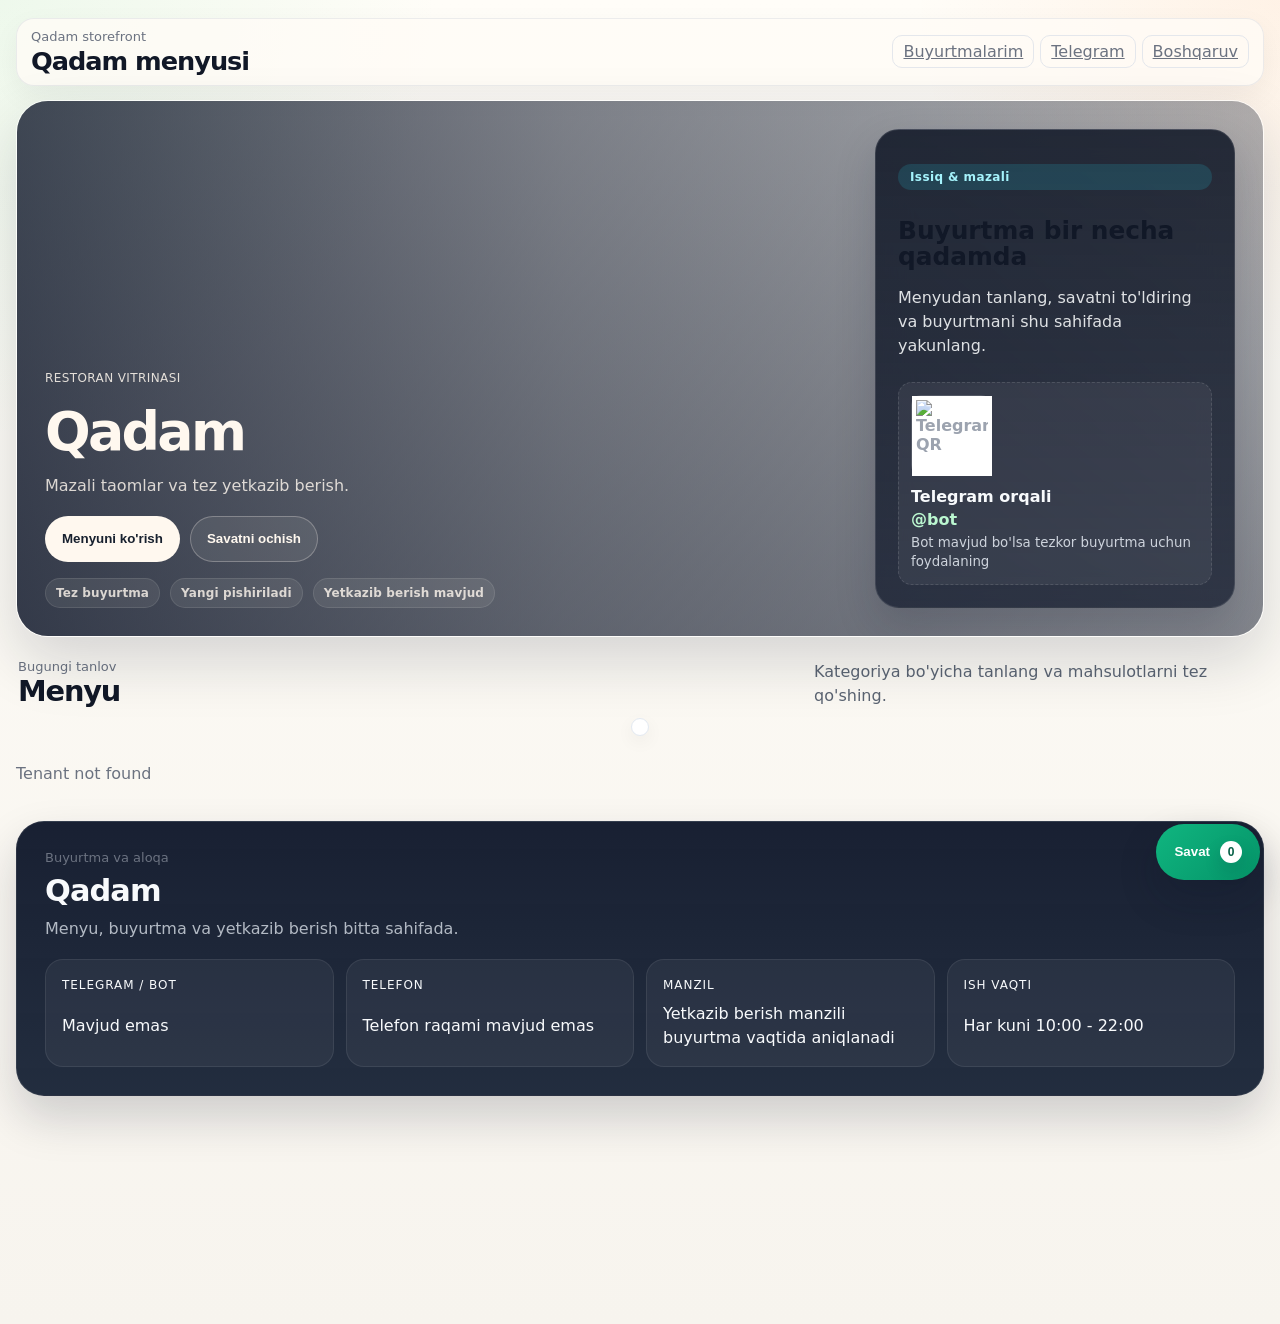
==== commit 4436bd0d: "обновил поведение карт итемов" ====
--- a/web/index.html
+++ b/web/index.html
@@ -107,6 +107,7 @@
 
   <div id="mobile-cart-backdrop" class="mobile-cart-backdrop"></div>
   <aside class="cart-pane" aria-hidden="true">
+      <div class="cart-scroll">
       <div class="cart-head">
         <div>
           <p class="section-title">Savat</p>
@@ -123,6 +124,7 @@
           <div id="cart-empty" class="muted">Savat hozircha bo'sh. Yoqtirgan taomingizni qo'shing.</div>
           <ul id="cart-list" class="cart-list"></ul>
         </div>
+        <button class="scroll-to-form" id="scroll-to-form" type="button" hidden>Buyurtmani yakunlash ↓</button>
       </div>
       <div class="cart-form">
         <div class="cart-summary">
@@ -152,6 +154,7 @@
           <p id="order-status" class="muted status"></p>
         </form>
       </div>
+      </div>
     </aside>
   <button id="mobile-cart-toggle" class="mobile-cart-toggle cart-trigger" type="button" aria-label="Savat">
     <span class="cart-button-label">Savat</span>
--- a/static/style.css
+++ b/static/style.css
@@ -17,7 +17,6 @@
 body.public-menu-page *,
 body.public-menu-page *::before,
 body.public-menu-page *::after {
-  transition: background-color 0.15s ease, color 0.15s ease, border-color 0.15s ease, box-shadow 0.15s ease, transform 0.15s ease, opacity 0.15s ease;
   -webkit-tap-highlight-color: transparent;
 }
 body {
@@ -1575,39 +1574,60 @@
   width: min(420px, calc(100vw - 32px));
   max-width: min(420px, calc(100vw - 32px));
   max-height: none;
-  padding: 18px;
+  padding: 0;
   border-radius: 28px;
   transform: translateX(calc(100% + 36px));
-  transition: transform 240ms ease;
+  opacity: 0;
+  visibility: hidden;
+  pointer-events: none;
+  transition: transform 240ms ease, opacity 180ms ease, visibility 0s linear 240ms;
   z-index: 45;
   overflow: hidden;
   height: calc(100vh - 48px);
-}
-
-body.public-menu-page .cart-items {
-  flex: 0 0 312px;
-  max-height: 312px;
+  will-change: transform, opacity;
+}
+
+body.public-menu-page .cart-scroll {
+  position: relative;
+  display: flex;
+  flex-direction: column;
+  flex: 1 1 auto;
+  min-height: 0;
   overflow-y: auto;
+  padding: 18px 18px 24px;
   -webkit-overflow-scrolling: touch;
   overscroll-behavior: contain;
-  padding-right: 4px;
+}
+
+body.public-menu-page .cart-scroll::after {
+  content: "";
+  position: sticky;
+  bottom: 0;
+  display: block;
+  height: 40px;
+  margin-top: -8px;
+  background: linear-gradient(to top, rgba(15, 23, 42, 0.16), transparent);
+  pointer-events: none;
+}
+
+body.public-menu-page .cart-items {
+  display: grid;
+  gap: 12px;
 }
 
 body.public-menu-page .cart-body {
-  min-height: 100%;
+  min-height: 0;
   overflow: visible;
 }
 
 body.public-menu-page .cart-form {
   display: grid;
   gap: 12px;
-  flex-shrink: 0;
 }
 
 body.public-menu-page .cart-pane .form {
   display: grid;
   gap: 10px;
-  flex: 0 0 auto;
   overflow: visible;
 }
 
@@ -1627,7 +1647,8 @@
   box-shadow: 0 18px 38px rgba(15, 23, 42, 0.22);
   background: linear-gradient(135deg, rgba(16, 185, 129, 0.98), rgba(5, 150, 105, 0.98));
   color: #ffffff;
-  transition: all 0.2s ease;
+  transition: transform 0.2s ease, box-shadow 0.2s ease, opacity 0.2s ease;
+  touch-action: manipulation;
 }
 
 body.public-menu-page .mobile-cart-toggle:active {
@@ -1668,10 +1689,18 @@
 }
 
 body.public-menu-page .cart-item {
+  display: grid;
+  grid-template-columns: minmax(0, 1fr) auto;
+  align-items: center;
   height: 80px;
   padding: 10px 12px;
-  align-content: space-between;
+  gap: 10px;
   overflow: hidden;
+}
+
+body.public-menu-page .cart-item-main {
+  display: block;
+  min-width: 0;
 }
 
 body.public-menu-page .cart-item-name {
@@ -1686,9 +1715,41 @@
   line-height: 1.35;
 }
 
+body.public-menu-page .cart-item-side {
+  display: grid;
+  gap: 8px;
+  justify-items: end;
+  align-self: stretch;
+}
+
+body.public-menu-page .cart-item-topline {
+  display: inline-flex;
+  align-items: center;
+  gap: 8px;
+}
+
+body.public-menu-page .cart-item-price {
+  font-size: 14px;
+}
+
 body.public-menu-page .cart-item-actions {
-  gap: 8px;
+  gap: 6px;
+  align-items: center;
+  justify-content: flex-end;
   flex-wrap: nowrap;
+}
+
+body.public-menu-page .scroll-to-form {
+  display: block;
+  width: fit-content;
+  margin: 4px auto 0;
+  padding: 10px 14px;
+  border-radius: 10px;
+  background: #111111;
+  color: #ffffff;
+  font-weight: 600;
+  text-align: center;
+  box-shadow: 0 10px 18px rgba(15, 23, 42, 0.18);
 }
 
 body.public-menu-page .cart-summary {
@@ -1706,8 +1767,19 @@
 }
 
 body.public-menu-page .cart-remove-btn {
-  padding: 6px 10px;
-  font-size: 12px;
+  width: 28px;
+  height: 28px;
+  padding: 0;
+  font-size: 16px;
+  line-height: 1;
+}
+
+body.public-menu-page .cart-qty-btn,
+body.public-menu-page .cart-remove-btn,
+body.public-menu-page .cart-trigger,
+body.public-menu-page .add-btn,
+body.public-menu-page .menu-filter-pill {
+  touch-action: manipulation;
 }
 
 body.public-menu-page .mobile-cart-backdrop {
@@ -1727,6 +1799,10 @@
 
 body.public-menu-page.cart-open .cart-pane {
   transform: translateX(0);
+  opacity: 1;
+  visibility: visible;
+  pointer-events: auto;
+  transition: transform 240ms ease, opacity 180ms ease;
 }
 
 body.public-menu-page.cart-open .mobile-cart-backdrop {
@@ -1844,15 +1920,13 @@
     height: min(88dvh, calc(100dvh - 8px));
     max-height: min(88dvh, calc(100dvh - 8px));
     border-radius: 22px 22px 0 0;
-    padding: 14px 14px calc(14px + env(safe-area-inset-bottom));
     transform: translateY(calc(100% + 20px));
     overflow: hidden;
     touch-action: pan-y;
   }
 
-  body.public-menu-page .cart-items {
-    flex: 0 0 292px;
-    max-height: 292px;
+  body.public-menu-page .cart-scroll {
+    padding: 14px 14px calc(24px + env(safe-area-inset-bottom));
   }
 
   body.public-menu-page.cart-open .cart-pane {
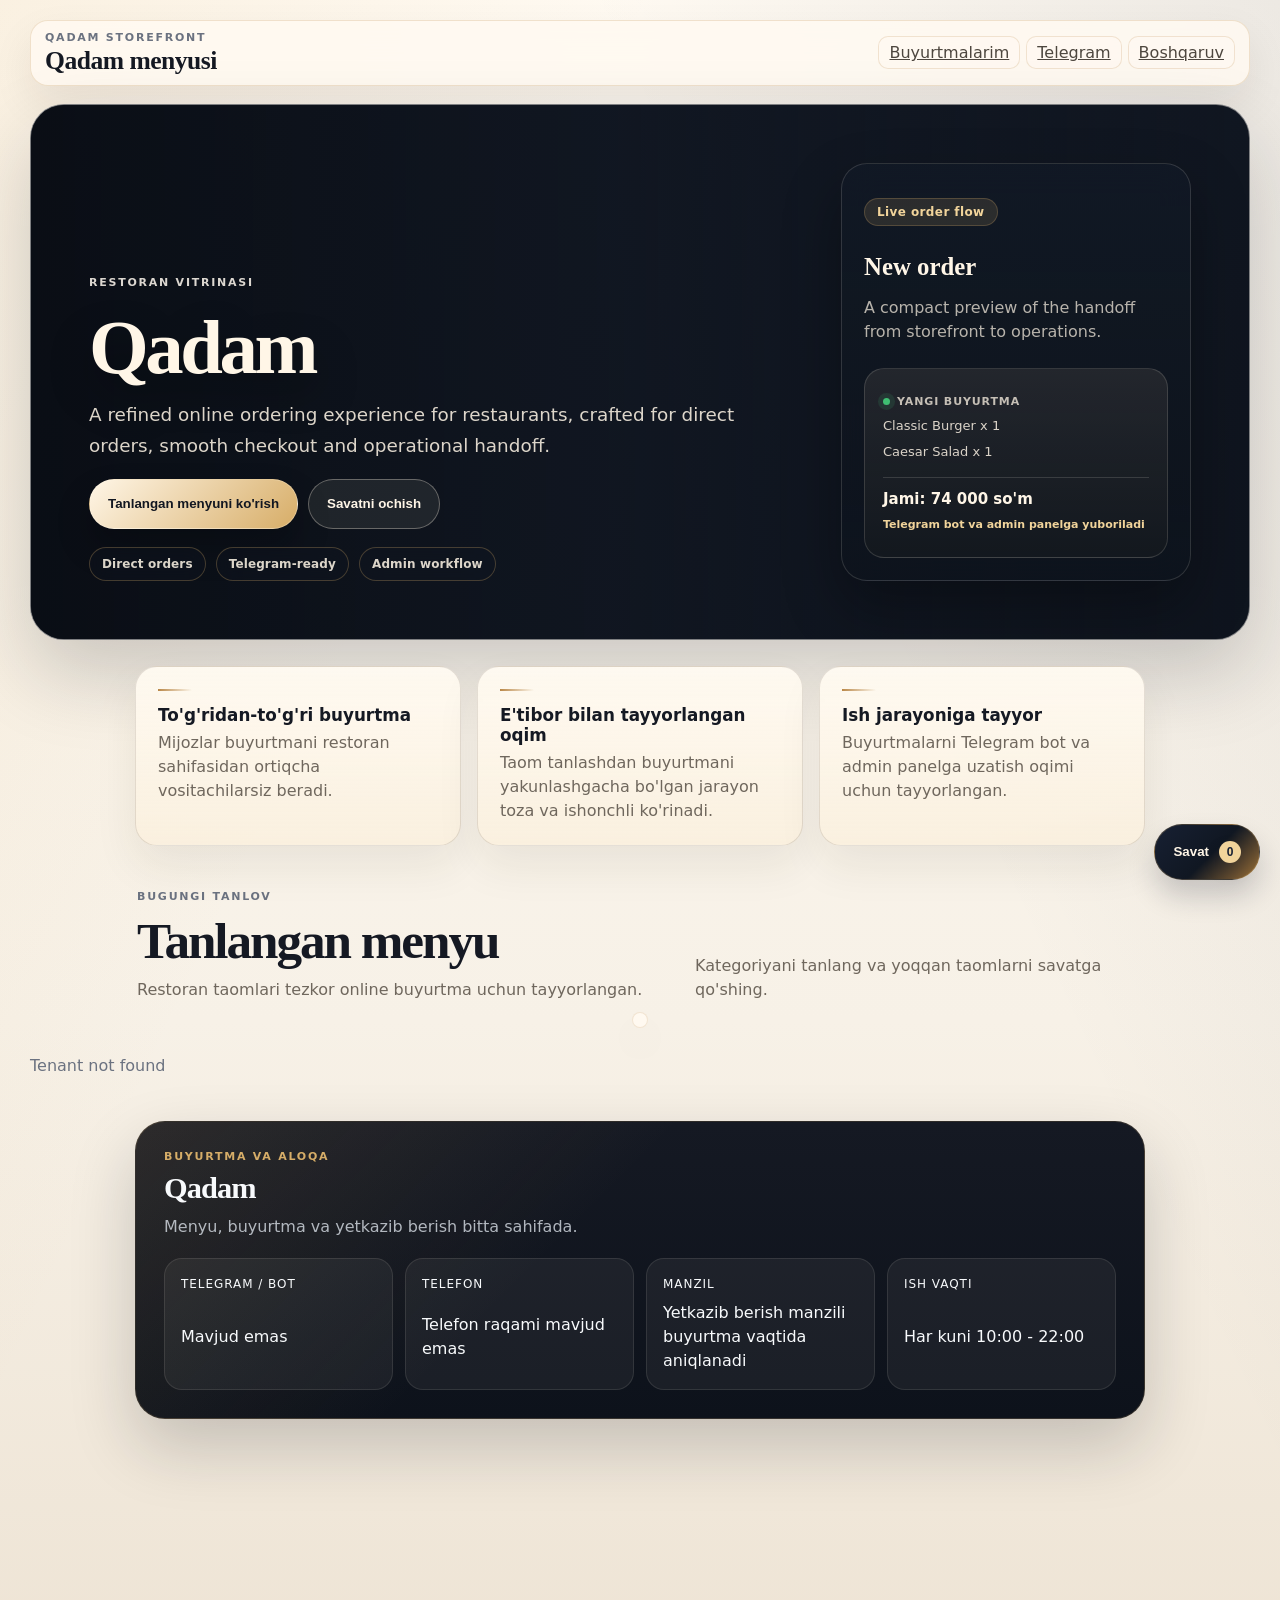
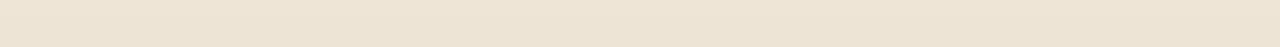
==== commit 673450be: "Migrate premium frontend visual layer" ====
--- a/web/index.html
+++ b/web/index.html
@@ -30,48 +30,71 @@
         <div class="hero-overlay"></div>
         <div class="hero-layout">
           <div class="hero-content">
-            <p class="hero-eyebrow">Restoran vitrinasi</p>
+            <p class="hero-eyebrow">RESTORAN VITRINASI</p>
             <h2 id="hero-title">Qadam</h2>
-            <p id="hero-desc" class="hero-desc">Mazali taomlar va tez yetkazib berish.</p>
+            <p id="hero-desc" class="hero-desc">A refined online ordering experience for restaurants, crafted for direct orders, smooth checkout and operational handoff.</p>
             <div class="hero-actions">
-              <button class="ghost-btn hero-btn" id="hero-cta" type="button">Menyuni ko'rish</button>
+              <button class="ghost-btn hero-btn" id="hero-cta" type="button">Tanlangan menyuni ko'rish</button>
               <button class="ghost-btn hero-secondary cart-trigger" type="button">Savatni ochish</button>
             </div>
             <div class="hero-highlights">
-              <span class="hero-chip">Tez buyurtma</span>
-              <span class="hero-chip">Yangi pishiriladi</span>
-              <span class="hero-chip">Yetkazib berish mavjud</span>
+              <span class="hero-chip">Direct orders</span>
+              <span class="hero-chip">Telegram-ready</span>
+              <span class="hero-chip">Admin workflow</span>
             </div>
           </div>
           <aside class="hero-aside">
             <div class="promo-plate">
-              <p class="pill">Issiq &amp; mazali</p>
-              <h3>Buyurtma bir necha qadamda</h3>
+              <p class="pill">Live order flow</p>
+              <h3>New order</h3>
               <p class="promo-copy">
-                Menyudan tanlang, savatni to'ldiring va buyurtmani shu sahifada yakunlang.
+                A compact preview of the handoff from storefront to operations.
               </p>
               <div class="promo-qr">
-                <div class="qr-placeholder">
-                  <img id="bot-qr" alt="Telegram QR" />
+                <div class="order-preview">
+                  <div class="order-preview-head">
+                    <span class="order-preview-status"></span>
+                    <span>Yangi buyurtma</span>
+                  </div>
+                  <div class="order-preview-row">Classic Burger x 1</div>
+                  <div class="order-preview-row">Caesar Salad x 1</div>
+                  <strong class="order-preview-total">Jami: 74 000 so'm</strong>
+                  <em class="order-preview-foot">Telegram bot va admin panelga yuboriladi</em>
                 </div>
-                <div class="promo-meta">
-                  <span>Telegram orqali</span>
-                  <a id="bot-link" href="#" target="_blank" rel="noopener">@bot</a>
-                  <small id="bot-meta">Bot mavjud bo'lsa tezkor buyurtma uchun foydalaning</small>
-                </div>
+              </div>
+              <div class="promo-meta bot-reference-links" hidden>
+                <img id="bot-qr" alt="Telegram QR" />
+                <a id="bot-link" href="#" target="_blank" rel="noopener">@bot</a>
+                <small id="bot-meta">Bot mavjud bo'lsa tezkor buyurtma uchun foydalaning</small>
               </div>
             </div>
           </aside>
         </div>
       </section>
 
+      <section class="trust-strip" aria-label="Qadam value">
+        <article class="trust-card">
+          <h3>To'g'ridan-to'g'ri buyurtma</h3>
+          <p>Mijozlar buyurtmani restoran sahifasidan ortiqcha vositachilarsiz beradi.</p>
+        </article>
+        <article class="trust-card">
+          <h3>E'tibor bilan tayyorlangan oqim</h3>
+          <p>Taom tanlashdan buyurtmani yakunlashgacha bo'lgan jarayon toza va ishonchli ko'rinadi.</p>
+        </article>
+        <article class="trust-card">
+          <h3>Ish jarayoniga tayyor</h3>
+          <p>Buyurtmalarni Telegram bot va admin panelga uzatish oqimi uchun tayyorlangan.</p>
+        </article>
+      </section>
+
       <section class="menu-discovery">
         <div class="menu-toolbar">
           <div>
             <p class="eyebrow">Bugungi tanlov</p>
-            <h2>Menyu</h2>
+            <h2>Tanlangan menyu</h2>
+            <p class="menu-toolbar-subtitle">Restoran taomlari tezkor online buyurtma uchun tayyorlangan.</p>
           </div>
-          <p class="menu-toolbar-copy">Kategoriya bo'yicha tanlang va mahsulotlarni tez qo'shing.</p>
+          <p class="menu-toolbar-copy">Kategoriyani tanlang va yoqqan taomlarni savatga qo'shing.</p>
         </div>
         <div id="menu-filters" class="menu-filters"></div>
       </section>
@@ -124,7 +147,6 @@
           <div id="cart-empty" class="muted">Savat hozircha bo'sh. Yoqtirgan taomingizni qo'shing.</div>
           <ul id="cart-list" class="cart-list"></ul>
         </div>
-        <button class="scroll-to-form" id="scroll-to-form" type="button" hidden>Buyurtmani yakunlash ↓</button>
       </div>
       <div class="cart-form">
         <div class="cart-summary">
@@ -155,6 +177,7 @@
         </form>
       </div>
       </div>
+      <button class="scroll-to-form-fab" id="scroll-to-form-fab" aria-label="Scroll to form">↓</button>
     </aside>
   <button id="mobile-cart-toggle" class="mobile-cart-toggle cart-trigger" type="button" aria-label="Savat">
     <span class="cart-button-label">Savat</span>
--- a/static/style.css
+++ b/static/style.css
@@ -1154,7 +1154,7 @@
   display: grid;
   gap: 16px;
   align-self: end;
-}
+} 
 
 body.public-menu-page .hero-content h2 {
   margin: 0;
@@ -1280,6 +1280,10 @@
 body.public-menu-page .promo-meta small {
   color: rgba(226, 232, 240, 0.88);
   line-height: 1.45;
+}
+
+body.public-menu-page .bot-reference-links[hidden] {
+  display: none !important;
 }
 
 body.public-menu-page .hero-eyebrow {
@@ -1594,7 +1598,7 @@
   flex: 1 1 auto;
   min-height: 0;
   overflow-y: auto;
-  padding: 18px 18px 24px;
+  padding: 18px 18px 88px;
   -webkit-overflow-scrolling: touch;
   overscroll-behavior: contain;
 }
@@ -1692,7 +1696,7 @@
   display: grid;
   grid-template-columns: minmax(0, 1fr) auto;
   align-items: center;
-  height: 80px;
+  height: 90px;
   padding: 10px 12px;
   gap: 10px;
   overflow: hidden;
@@ -1739,17 +1743,35 @@
   flex-wrap: nowrap;
 }
 
-body.public-menu-page .scroll-to-form {
-  display: block;
-  width: fit-content;
-  margin: 4px auto 0;
-  padding: 10px 14px;
-  border-radius: 10px;
-  background: #111111;
+body.public-menu-page .scroll-to-form-fab {
+  position: absolute;
+  right: 16px;
+  bottom: 90px;
+  width: 44px;
+  height: 44px;
+  border-radius: 50%;
+  background: #10b981;
   color: #ffffff;
-  font-weight: 600;
-  text-align: center;
-  box-shadow: 0 10px 18px rgba(15, 23, 42, 0.18);
+  display: flex;
+  align-items: center;
+  justify-content: center;
+  font-size: 20px;
+  border: none;
+  cursor: pointer;
+  box-shadow: 0 12px 24px rgba(0,0,0,0.2);
+  z-index: 60;
+  opacity: 0;
+  pointer-events: none;
+  transition: opacity 0.2s ease, transform 0.2s ease;
+}
+
+body.public-menu-page .scroll-to-form-fab.visible {
+  opacity: 1;
+  pointer-events: auto;
+}
+
+body.public-menu-page .scroll-to-form-fab:active {
+  transform: scale(0.9);
 }
 
 body.public-menu-page .cart-summary {
@@ -1926,7 +1948,7 @@
   }
 
   body.public-menu-page .cart-scroll {
-    padding: 14px 14px calc(24px + env(safe-area-inset-bottom));
+    padding: 14px 14px calc(88px + env(safe-area-inset-bottom));
   }
 
   body.public-menu-page.cart-open .cart-pane {
@@ -1971,3 +1993,745 @@
     justify-content: center;
   }
 }
+
+/* Premium restaurant storefront refresh, adapted from the static reference. */
+body.public-menu-page {
+  --premium-bg: #f7f1e7;
+  --premium-ivory: #fffaf1;
+  --premium-card: #fff8ec;
+  --premium-ink: #151923;
+  --premium-charcoal: #111722;
+  --premium-navy: #172033;
+  --premium-bronze: #b98747;
+  --premium-gold: #d6ad68;
+  --premium-line: rgba(57, 45, 31, 0.13);
+  --premium-muted: #6f675d;
+  color: var(--premium-ink);
+  background:
+    linear-gradient(115deg, rgba(214, 173, 104, 0.12), transparent 32%),
+    linear-gradient(245deg, rgba(23, 32, 51, 0.08), transparent 34%),
+    linear-gradient(180deg, #fffaf2 0%, var(--premium-bg) 62%, #eee4d5 100%);
+}
+
+body.public-menu-page .page {
+  width: min(1220px, calc(100% - 36px));
+  padding-top: 20px;
+}
+
+body.public-menu-page .site-header {
+  margin-bottom: 18px;
+  border-color: rgba(185, 135, 71, 0.22);
+  background: rgba(255, 250, 241, 0.86);
+  box-shadow: 0 18px 42px rgba(38, 31, 24, 0.08);
+  backdrop-filter: blur(18px);
+}
+
+body.public-menu-page .eyebrow,
+body.public-menu-page .hero-eyebrow {
+  text-transform: uppercase;
+  letter-spacing: 0.16em;
+  font-size: 11px;
+  font-weight: 800;
+}
+
+body.public-menu-page #site-title,
+body.public-menu-page .menu-toolbar h2,
+body.public-menu-page .site-footer h2,
+body.public-menu-page .hero-content h2 {
+  font-family: Georgia, "Times New Roman", serif;
+  font-weight: 700;
+}
+
+body.public-menu-page #site-title {
+  color: var(--premium-ink);
+  letter-spacing: -0.02em;
+}
+
+body.public-menu-page .ghost-btn {
+  border-color: rgba(185, 135, 71, 0.2);
+  color: #4d463e;
+  background: rgba(255, 250, 241, 0.52);
+}
+
+body.public-menu-page .ghost-btn:hover {
+  color: var(--premium-ink);
+  background: rgba(255, 250, 241, 0.9);
+  border-color: rgba(185, 135, 71, 0.36);
+  box-shadow: 0 10px 22px rgba(38, 31, 24, 0.08);
+}
+
+body.public-menu-page .hero {
+  min-height: 520px;
+  border-radius: 34px;
+  border-color: rgba(255, 250, 241, 0.46);
+  box-shadow: 0 34px 80px rgba(21, 25, 35, 0.2);
+  background: var(--premium-charcoal);
+}
+
+body.public-menu-page .hero-overlay {
+  background:
+    linear-gradient(90deg, rgba(9, 13, 20, 0.9) 0%, rgba(17, 23, 34, 0.72) 48%, rgba(17, 23, 34, 0.28) 100%),
+    linear-gradient(180deg, rgba(9, 13, 20, 0.14) 0%, rgba(9, 13, 20, 0.44) 100%);
+}
+
+body.public-menu-page .hero-layout {
+  grid-template-columns: minmax(0, 1.35fr) minmax(280px, 360px);
+  min-height: 520px;
+  padding: clamp(28px, 5vw, 58px);
+  gap: clamp(22px, 4vw, 46px);
+  align-items: end;
+}
+
+body.public-menu-page .hero-content {
+  gap: 18px;
+  max-width: 690px;
+}
+
+body.public-menu-page .hero-content h2 {
+  font-size: clamp(3rem, 6vw, 6.8rem);
+  line-height: 0.9;
+  letter-spacing: -0.045em;
+  color: #fff6e7;
+  text-shadow: 0 18px 42px rgba(0, 0, 0, 0.36);
+}
+
+body.public-menu-page .hero-desc {
+  max-width: 59ch;
+  color: rgba(255, 246, 231, 0.86);
+  font-size: clamp(1rem, 1.45vw, 1.15rem);
+}
+
+body.public-menu-page .hero-btn {
+  min-height: 50px;
+  padding: 12px 18px;
+  background: linear-gradient(135deg, #fff6e7 0%, #d7ad67 100%);
+  color: #121721;
+  border-color: rgba(255, 246, 231, 0.28);
+  box-shadow: 0 18px 34px rgba(0, 0, 0, 0.24);
+}
+
+body.public-menu-page .hero-secondary {
+  min-height: 50px;
+  padding: 12px 18px;
+  color: #fff6e7;
+  border-color: rgba(255, 246, 231, 0.32);
+  background: rgba(255, 246, 231, 0.08);
+}
+
+body.public-menu-page .hero-chip {
+  min-height: 34px;
+  padding: 7px 12px;
+  border-color: rgba(214, 173, 104, 0.28);
+  background: rgba(17, 23, 34, 0.36);
+  color: rgba(255, 246, 231, 0.86);
+  backdrop-filter: blur(10px);
+}
+
+body.public-menu-page .promo-plate {
+  width: 100%;
+  max-width: 350px;
+  padding: 22px;
+  border-radius: 26px;
+  background:
+    linear-gradient(180deg, rgba(18, 25, 37, 0.82), rgba(13, 18, 27, 0.72)),
+    rgba(17, 23, 34, 0.76);
+  border-color: rgba(255, 246, 231, 0.14);
+  box-shadow: 0 26px 58px rgba(0, 0, 0, 0.3);
+}
+
+body.public-menu-page .pill {
+  width: fit-content;
+  background: rgba(214, 173, 104, 0.14);
+  color: #f1d49b;
+  border: 1px solid rgba(214, 173, 104, 0.24);
+}
+
+body.public-menu-page .promo-plate h3 {
+  font-family: Georgia, "Times New Roman", serif;
+  color: #fff6e7;
+}
+
+body.public-menu-page .promo-copy {
+  color: rgba(255, 246, 231, 0.7);
+}
+
+body.public-menu-page .promo-qr {
+  display: block;
+  padding: 0;
+  border: 0;
+  background: transparent;
+}
+
+body.public-menu-page .order-preview {
+  width: 100%;
+  min-height: 190px;
+  display: grid;
+  align-content: center;
+  padding: 18px;
+  gap: 10px;
+  border-radius: 20px;
+  background:
+    linear-gradient(180deg, rgba(255, 250, 241, 0.1), rgba(255, 250, 241, 0.045)),
+    rgba(8, 12, 18, 0.62);
+  border: 1px solid rgba(255, 246, 231, 0.14);
+}
+
+body.public-menu-page .order-preview-head {
+  display: inline-flex;
+  align-items: center;
+  gap: 7px;
+  color: rgba(255, 246, 231, 0.74);
+  font-size: 11px;
+  font-weight: 800;
+  letter-spacing: 0.08em;
+  text-transform: uppercase;
+}
+
+body.public-menu-page .order-preview-status {
+  width: 7px;
+  height: 7px;
+  border-radius: 999px;
+  background: #3fbf72;
+  box-shadow: 0 0 0 5px rgba(63, 191, 114, 0.13);
+}
+
+body.public-menu-page .order-preview-row {
+  color: rgba(255, 246, 231, 0.84);
+  font-size: 13px;
+  line-height: 1.25;
+}
+
+body.public-menu-page .order-preview-total {
+  margin-top: 6px;
+  padding-top: 12px;
+  border-top: 1px solid rgba(255, 246, 231, 0.14);
+  color: #fff6e7;
+  font-size: 15px;
+  line-height: 1.2;
+}
+
+body.public-menu-page .order-preview-foot {
+  color: #f1d49b;
+  font-size: 11px;
+  font-style: normal;
+  font-weight: 800;
+}
+
+body.public-menu-page .trust-strip {
+  display: grid;
+  grid-template-columns: repeat(3, minmax(0, 1fr));
+  max-width: 1010px;
+  gap: 16px;
+  margin: 26px auto 44px;
+}
+
+body.public-menu-page .trust-card {
+  position: relative;
+  overflow: hidden;
+  padding: 22px;
+  border-radius: 22px;
+  background: linear-gradient(180deg, rgba(255, 250, 241, 0.96), rgba(250, 239, 220, 0.78));
+  border: 1px solid var(--premium-line);
+  box-shadow: 0 20px 44px rgba(57, 45, 31, 0.08);
+}
+
+body.public-menu-page .trust-card::before {
+  content: "";
+  width: 34px;
+  height: 2px;
+  margin-bottom: 14px;
+  display: block;
+  background: linear-gradient(90deg, var(--premium-bronze), rgba(185, 135, 71, 0));
+}
+
+body.public-menu-page .trust-card h3 {
+  margin: 0 0 6px;
+  color: var(--premium-ink);
+  font-size: 1.05rem;
+  line-height: 1.2;
+}
+
+body.public-menu-page .trust-card p,
+body.public-menu-page .menu-toolbar-subtitle,
+body.public-menu-page .menu-toolbar-copy {
+  margin: 0;
+  color: var(--premium-muted);
+  line-height: 1.5;
+}
+
+body.public-menu-page .menu-discovery {
+  max-width: 1010px;
+  margin: 0 auto 20px;
+}
+
+body.public-menu-page .menu-toolbar h2 {
+  font-size: clamp(2.2rem, 4vw, 3.6rem);
+  color: var(--premium-ink);
+}
+
+body.public-menu-page .menu-toolbar > div {
+  display: grid;
+  gap: 8px;
+}
+
+body.public-menu-page .menu-filters {
+  max-width: 1010px;
+  padding: 7px;
+  border-radius: 999px;
+  border-color: rgba(185, 135, 71, 0.18);
+  background: rgba(255, 250, 241, 0.9);
+  box-shadow: 0 18px 42px rgba(57, 45, 31, 0.08);
+}
+
+body.public-menu-page .menu-filter-pill {
+  min-height: 40px;
+  border-radius: 999px;
+  border-color: transparent;
+  background: transparent;
+  color: #6d6257;
+  font-weight: 800;
+}
+
+body.public-menu-page .menu-filter-pill:hover {
+  background: rgba(185, 135, 71, 0.1);
+  border-color: transparent;
+}
+
+body.public-menu-page .menu-filter-pill.is-active {
+  background: linear-gradient(135deg, #172033, #101722);
+  color: #fff6e7;
+  border-color: rgba(214, 173, 104, 0.24);
+  box-shadow: 0 12px 24px rgba(23, 32, 51, 0.2);
+}
+
+body.public-menu-page .menu-section-grid {
+  max-width: 1010px;
+  gap: 22px;
+}
+
+body.public-menu-page .menu-card {
+  padding: 12px;
+  border-radius: 24px;
+  background: linear-gradient(180deg, #fffaf1, #f7ead6);
+  border-color: rgba(185, 135, 71, 0.16);
+  box-shadow: 0 18px 42px rgba(57, 45, 31, 0.1);
+}
+
+body.public-menu-page .menu-card:hover {
+  border-color: rgba(185, 135, 71, 0.32);
+  box-shadow: 0 24px 52px rgba(57, 45, 31, 0.15);
+}
+
+body.public-menu-page .menu-item-image {
+  aspect-ratio: 1.35 / 1;
+  border-radius: 18px;
+  background:
+    linear-gradient(135deg, rgba(255, 255, 255, 0.74), rgba(239, 224, 199, 0.8));
+  border-color: rgba(185, 135, 71, 0.12);
+  box-shadow: none;
+}
+
+body.public-menu-page .menu-card-body {
+  padding: 2px 4px 0;
+  gap: 9px;
+}
+
+body.public-menu-page .menu-item-title {
+  color: var(--premium-ink);
+  font-size: 1.08rem;
+  font-weight: 800;
+}
+
+body.public-menu-page .menu-card-desc {
+  color: #73695f;
+  min-height: 42px;
+}
+
+body.public-menu-page .price-row {
+  padding: 0 4px 4px;
+}
+
+body.public-menu-page .price {
+  margin-top: 8px;
+  color: #17130e;
+}
+
+body.public-menu-page .menu-item-price {
+  font-size: 1.05rem;
+}
+
+body.public-menu-page .add-btn,
+body.public-menu-page #submit-order,
+body.public-menu-page .mobile-cart-toggle {
+  background: linear-gradient(135deg, #172033 0%, #101722 54%, #9d7138 100%);
+  color: #fff6e7;
+  border: 1px solid rgba(214, 173, 104, 0.24);
+  box-shadow: 0 16px 28px rgba(23, 32, 51, 0.2);
+}
+
+body.public-menu-page .add-btn:hover,
+body.public-menu-page #submit-order:hover,
+body.public-menu-page .mobile-cart-toggle:hover {
+  filter: none;
+  box-shadow: 0 20px 36px rgba(23, 32, 51, 0.26);
+}
+
+body.public-menu-page .add-btn.is-added,
+body.public-menu-page #submit-order.is-loading {
+  background: linear-gradient(135deg, #256f49, #1d5e3e);
+  color: #effff4;
+}
+
+body.public-menu-page .cart-action-badge {
+  color: #172033;
+  background: #f1d49b;
+}
+
+body.public-menu-page .cart-pane {
+  background: linear-gradient(180deg, #151923 0%, #0d121b 100%);
+  border-color: rgba(214, 173, 104, 0.18);
+  box-shadow: 0 28px 70px rgba(8, 12, 18, 0.38);
+}
+
+body.public-menu-page .cart-body,
+body.public-menu-page .cart-summary {
+  border-color: rgba(214, 173, 104, 0.16);
+  background: rgba(255, 250, 241, 0.06);
+}
+
+body.public-menu-page .cart-item {
+  background: #fff8ec;
+  border-color: rgba(185, 135, 71, 0.16);
+}
+
+body.public-menu-page .cart-qty-btn {
+  color: var(--premium-ink);
+}
+
+body.public-menu-page .cart-remove-btn {
+  background: #fff0eb;
+  border-color: #f0c5b7;
+}
+
+body.public-menu-page input,
+body.public-menu-page textarea,
+body.public-menu-page select {
+  border-color: rgba(185, 135, 71, 0.2);
+  background: #fffaf1;
+}
+
+body.public-menu-page input:focus,
+body.public-menu-page textarea:focus,
+body.public-menu-page select:focus {
+  border-color: rgba(185, 135, 71, 0.56);
+  box-shadow: 0 0 0 4px rgba(185, 135, 71, 0.12);
+}
+
+body.public-menu-page .scroll-to-form-fab {
+  background: linear-gradient(135deg, #d6ad68, #9d7138);
+  color: #151923;
+}
+
+body.public-menu-page .site-footer {
+  max-width: 1010px;
+  margin: 46px auto 0;
+  border-radius: 30px;
+  background:
+    linear-gradient(135deg, rgba(214, 173, 104, 0.12), transparent 42%),
+    linear-gradient(180deg, #151923 0%, #0d121b 100%);
+  border-color: rgba(214, 173, 104, 0.16);
+  box-shadow: 0 28px 66px rgba(21, 25, 35, 0.2);
+}
+
+body.public-menu-page .site-footer .eyebrow {
+  color: #d6ad68;
+}
+
+body.public-menu-page .footer-card {
+  border-color: rgba(255, 246, 231, 0.1);
+  background: rgba(255, 246, 231, 0.055);
+}
+
+body.public-menu-page .footer-label {
+  color: rgba(214, 173, 104, 0.88);
+}
+
+@media (max-width: 1024px) {
+  body.public-menu-page .hero {
+    min-height: 0;
+  }
+
+  body.public-menu-page .hero-layout {
+    grid-template-columns: 1fr;
+    min-height: 0;
+  }
+
+  body.public-menu-page .promo-plate {
+    max-width: 520px;
+  }
+
+  body.public-menu-page .menu-section-grid {
+    grid-template-columns: repeat(2, minmax(0, 1fr));
+  }
+}
+
+@media (max-width: 768px) {
+  body.public-menu-page {
+    width: 100%;
+    max-width: 100%;
+    overflow-x: clip;
+  }
+
+  body.public-menu-page .page {
+    width: 100%;
+    padding: 12px 12px calc(96px + env(safe-area-inset-bottom));
+  }
+
+  body.public-menu-page .page,
+  body.public-menu-page .content,
+  body.public-menu-page .hero,
+  body.public-menu-page .menu-discovery,
+  body.public-menu-page .menu-section-grid,
+  body.public-menu-page .site-footer {
+    max-width: 100%;
+  }
+
+  body.public-menu-page .site-header {
+    align-items: flex-start;
+    overflow: hidden;
+    gap: 10px;
+  }
+
+  body.public-menu-page .hero {
+    border-radius: 24px;
+    overflow: hidden;
+  }
+
+  body.public-menu-page .hero-layout {
+    display: flex;
+    flex-direction: column;
+    width: 100%;
+    min-width: 0;
+    padding: 22px 16px;
+    gap: 18px;
+    align-items: stretch;
+    overflow: hidden;
+  }
+
+  body.public-menu-page .hero-content {
+    gap: 13px;
+    padding: 18px;
+    border-radius: 24px;
+    background: linear-gradient(180deg, rgba(13, 18, 27, 0.84), rgba(13, 18, 27, 0.58));
+    border: 1px solid rgba(255, 246, 231, 0.12);
+    backdrop-filter: blur(10px);
+  }
+
+  body.public-menu-page .hero-content,
+  body.public-menu-page .hero-aside,
+  body.public-menu-page .promo-plate,
+  body.public-menu-page .order-preview {
+    min-width: 0;
+    max-width: 100%;
+  }
+
+  body.public-menu-page .hero-content h2 {
+    max-width: 100%;
+    font-size: clamp(2.2rem, 10.5vw, 2.85rem);
+    line-height: 1;
+    letter-spacing: -0.025em;
+    overflow-wrap: break-word;
+  }
+
+  body.public-menu-page .hero-desc,
+  body.public-menu-page .promo-copy,
+  body.public-menu-page .order-preview-row,
+  body.public-menu-page .order-preview-total {
+    overflow-wrap: anywhere;
+  }
+
+  body.public-menu-page .hero-actions {
+    width: 100%;
+    gap: 8px;
+  }
+
+  body.public-menu-page .hero-btn,
+  body.public-menu-page .hero-secondary {
+    max-width: 100%;
+    white-space: normal;
+    text-align: center;
+  }
+
+  body.public-menu-page .hero-highlights {
+    display: flex;
+    flex-wrap: wrap;
+  }
+
+  body.public-menu-page .hero-chip {
+    max-width: 100%;
+    min-height: 30px;
+    font-size: 11px;
+    white-space: normal;
+  }
+
+  body.public-menu-page .promo-plate {
+    width: 100%;
+    max-width: none;
+    padding: 18px;
+  }
+
+  body.public-menu-page .order-preview {
+    min-height: 160px;
+  }
+
+  body.public-menu-page .trust-strip {
+    grid-template-columns: 1fr;
+    gap: 12px;
+    margin: 18px auto 30px;
+  }
+
+  body.public-menu-page .menu-discovery {
+    padding-bottom: 72px;
+    margin-bottom: -52px;
+  }
+
+  body.public-menu-page .menu-toolbar {
+    grid-template-columns: 1fr;
+  }
+
+  body.public-menu-page .menu-filters {
+    max-width: 100%;
+    overflow-x: auto;
+    border-radius: 18px;
+    -webkit-overflow-scrolling: touch;
+  }
+
+  body.public-menu-page .menu-section-grid {
+    grid-template-columns: 1fr;
+    width: 100%;
+    margin-inline: 0;
+    gap: 16px;
+  }
+
+  body.public-menu-page .menu-card {
+    width: 100%;
+    min-width: 0;
+    border-radius: 22px;
+  }
+
+  body.public-menu-page .menu-item-image {
+    min-height: 0;
+    aspect-ratio: 4 / 3;
+  }
+
+  body.public-menu-page .price-row,
+  body.public-menu-page .add-btn {
+    min-width: 0;
+    width: 100%;
+  }
+
+  body.public-menu-page .add-btn {
+    white-space: normal;
+    overflow-wrap: anywhere;
+  }
+
+  body.public-menu-page .cart-pane {
+    inset: auto 0 0 0;
+    width: 100%;
+    max-width: 100%;
+    height: min(92dvh, calc(100dvh - 8px));
+    max-height: min(92dvh, calc(100dvh - 8px));
+    border-radius: 22px 22px 0 0;
+  }
+
+  body.public-menu-page .cart-scroll {
+    display: flex;
+    flex-direction: column;
+    gap: 12px;
+    padding: 14px 14px calc(78px + env(safe-area-inset-bottom));
+  }
+
+  body.public-menu-page .cart-head {
+    flex-wrap: wrap;
+  }
+
+  body.public-menu-page .cart-head-actions {
+    width: 100%;
+    justify-content: space-between;
+  }
+
+  body.public-menu-page .cart-head-actions .ghost-btn {
+    flex: 1 1 0;
+    justify-content: center;
+  }
+
+  body.public-menu-page .cart-items {
+    flex: 1 0 clamp(220px, 34dvh, 320px);
+    min-height: clamp(220px, 34dvh, 320px);
+    max-height: 38dvh;
+    overflow-y: auto;
+    overscroll-behavior: contain;
+    -webkit-overflow-scrolling: touch;
+  }
+
+  body.public-menu-page .cart-body {
+    min-height: 100%;
+  }
+
+  body.public-menu-page .cart-item-main,
+  body.public-menu-page .cart-item-side,
+  body.public-menu-page .cart-item-actions,
+  body.public-menu-page .cart-item-topline {
+    min-width: 0;
+  }
+
+  body.public-menu-page .cart-item-name {
+    overflow-wrap: anywhere;
+  }
+
+  body.public-menu-page .cart-item-price {
+    white-space: normal;
+    text-align: right;
+  }
+
+  body.public-menu-page .grid-two {
+    grid-template-columns: 1fr;
+  }
+
+  body.public-menu-page .mobile-cart-toggle {
+    left: auto;
+    right: 14px;
+    width: auto;
+    max-width: calc(100vw - 28px);
+    padding-inline: 18px;
+    bottom: max(14px, env(safe-area-inset-bottom));
+  }
+
+  body.public-menu-page .scroll-to-form-fab {
+    position: fixed;
+    right: 16px;
+    bottom: calc(76px + env(safe-area-inset-bottom));
+  }
+}
+
+@media (max-width: 430px) {
+  body.public-menu-page .page {
+    padding-inline: 10px;
+  }
+
+  body.public-menu-page .hero-layout {
+    padding: 18px 12px;
+  }
+
+  body.public-menu-page .hero-content {
+    padding: 14px;
+  }
+
+  body.public-menu-page .hero-content h2 {
+    font-size: clamp(2rem, 11vw, 2.55rem);
+  }
+
+  body.public-menu-page .promo-plate {
+    padding: 14px;
+  }
+}
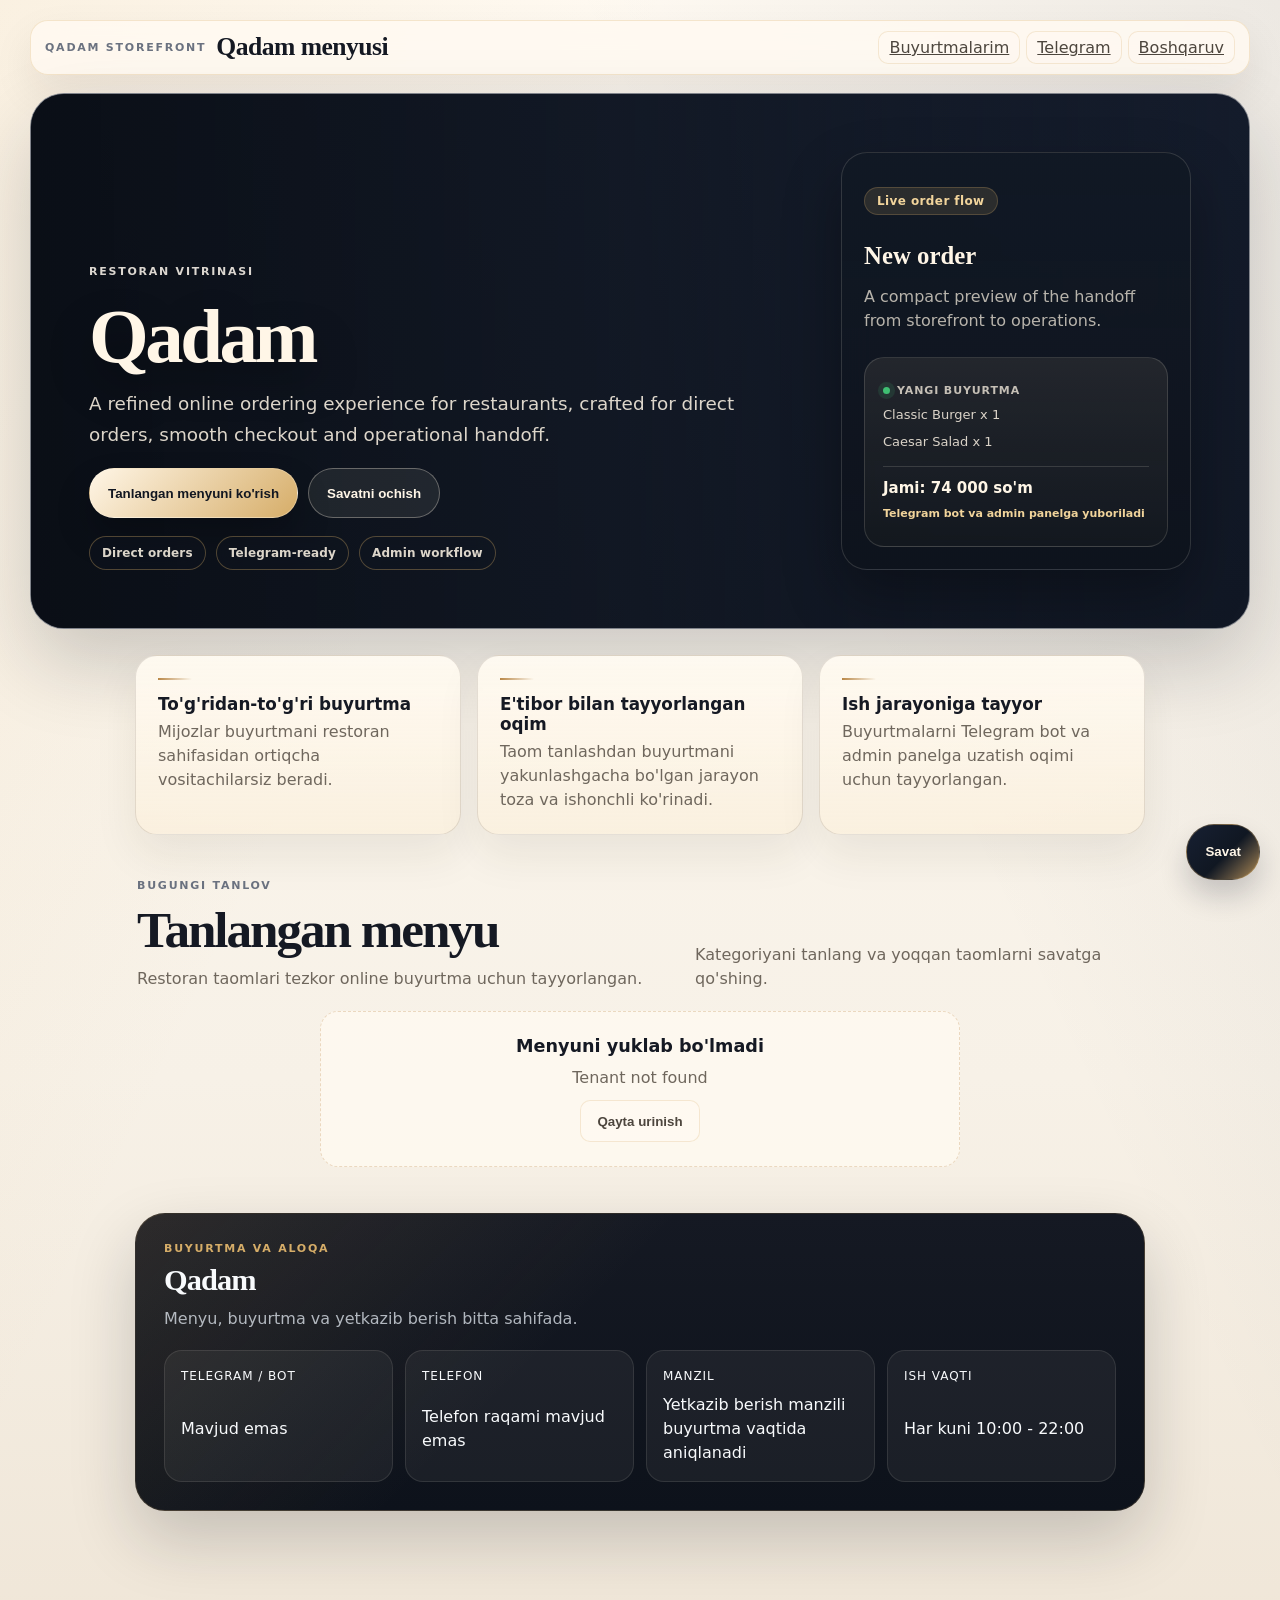
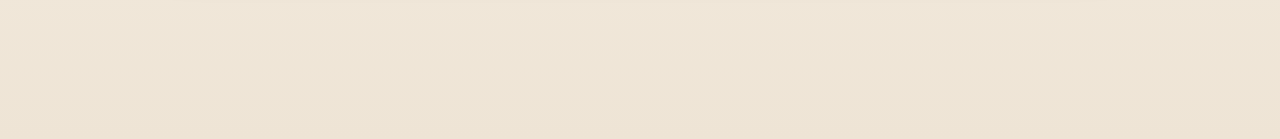
==== commit e9d7fed6: "Add tenant branding fields and storefront theming" ====
--- a/web/index.html
+++ b/web/index.html
@@ -10,6 +10,7 @@
   <div class="page">
     <header class="site-header">
       <div class="brand-block">
+        <img id="site-logo" class="site-logo" alt="" hidden />
         <p class="eyebrow">Qadam storefront</p>
         <h1 id="site-title">Qadam menyusi</h1>
       </div>
--- a/static/style.css
+++ b/static/style.css
@@ -581,6 +581,17 @@
   border-color: rgba(34, 211, 238, 0.5);
   box-shadow: 0 0 0 4px rgba(34, 211, 238, 0.12);
 }
+.checkbox-row {
+  display: inline-flex;
+  align-items: center;
+  gap: 8px;
+  color: var(--muted);
+  font-size: 14px;
+}
+.checkbox-row input {
+  width: 16px;
+  height: 16px;
+}
 textarea { resize: vertical; min-height: 70px; }
 .muted { color: var(--muted); }
 .cart-pane .muted { color: rgba(226, 232, 240, 0.72); }
@@ -916,6 +927,12 @@
 .menu-image-loading {
   opacity: 0;
 }
+.menu-item-image img {
+  transition: opacity 180ms ease;
+}
+.menu-item-image img.is-loaded {
+  opacity: 1;
+}
 .menu-card-skeleton {
   pointer-events: none;
 }
@@ -933,6 +950,12 @@
   width: 92px;
   height: 24px;
   border-radius: 999px;
+}
+.menu-filter-skeleton {
+  width: 96px;
+  min-height: 38px;
+  border-color: transparent;
+  pointer-events: none;
 }
 .skeleton-line {
   border-radius: 999px;
@@ -1094,8 +1117,26 @@
 
 body.public-menu-page .brand-block {
   display: grid;
-  gap: 4px;
+  grid-template-columns: auto minmax(0, 1fr);
+  column-gap: 10px;
+  row-gap: 4px;
+  align-items: center;
   min-width: 0;
+}
+
+body.public-menu-page .site-logo {
+  grid-row: 1 / span 2;
+  width: 44px;
+  height: 44px;
+  border-radius: 12px;
+  object-fit: cover;
+  background: #fffaf1;
+  border: 1px solid rgba(185, 135, 71, 0.22);
+  box-shadow: 0 10px 20px rgba(38, 31, 24, 0.1);
+}
+
+body.public-menu-page .site-logo[hidden] {
+  display: none !important;
 }
 
 body.public-menu-page #site-title {
@@ -2004,6 +2045,8 @@
   --premium-navy: #172033;
   --premium-bronze: #b98747;
   --premium-gold: #d6ad68;
+  --brand-primary: var(--tenant-primary, var(--premium-navy));
+  --brand-accent: var(--tenant-accent, var(--premium-gold));
   --premium-line: rgba(57, 45, 31, 0.13);
   --premium-muted: #6f675d;
   color: var(--premium-ink);
@@ -2013,6 +2056,20 @@
     linear-gradient(180deg, #fffaf2 0%, var(--premium-bg) 62%, #eee4d5 100%);
 }
 
+body.public-menu-page.theme-light {
+  --premium-bg: #f8f4ec;
+  --premium-ivory: #fffaf3;
+  --premium-card: #fffaf3;
+}
+
+body.public-menu-page.theme-dark {
+  --premium-bg: #151923;
+  --premium-ivory: #1d2430;
+  --premium-card: #202838;
+  --premium-ink: #f8fafc;
+  --premium-muted: #cbd5e1;
+}
+
 body.public-menu-page .page {
   width: min(1220px, calc(100% - 36px));
   padding-top: 20px;
@@ -2020,7 +2077,7 @@
 
 body.public-menu-page .site-header {
   margin-bottom: 18px;
-  border-color: rgba(185, 135, 71, 0.22);
+  border-color: color-mix(in srgb, var(--brand-accent) 28%, transparent);
   background: rgba(255, 250, 241, 0.86);
   box-shadow: 0 18px 42px rgba(38, 31, 24, 0.08);
   backdrop-filter: blur(18px);
@@ -2048,7 +2105,7 @@
 }
 
 body.public-menu-page .ghost-btn {
-  border-color: rgba(185, 135, 71, 0.2);
+  border-color: color-mix(in srgb, var(--brand-accent) 24%, transparent);
   color: #4d463e;
   background: rgba(255, 250, 241, 0.52);
 }
@@ -2056,7 +2113,7 @@
 body.public-menu-page .ghost-btn:hover {
   color: var(--premium-ink);
   background: rgba(255, 250, 241, 0.9);
-  border-color: rgba(185, 135, 71, 0.36);
+  border-color: color-mix(in srgb, var(--brand-accent) 42%, transparent);
   box-shadow: 0 10px 22px rgba(38, 31, 24, 0.08);
 }
 
@@ -2065,7 +2122,7 @@
   border-radius: 34px;
   border-color: rgba(255, 250, 241, 0.46);
   box-shadow: 0 34px 80px rgba(21, 25, 35, 0.2);
-  background: var(--premium-charcoal);
+  background: var(--brand-primary);
 }
 
 body.public-menu-page .hero-overlay {
@@ -2104,7 +2161,7 @@
 body.public-menu-page .hero-btn {
   min-height: 50px;
   padding: 12px 18px;
-  background: linear-gradient(135deg, #fff6e7 0%, #d7ad67 100%);
+  background: linear-gradient(135deg, #fff6e7 0%, var(--brand-accent) 100%);
   color: #121721;
   border-color: rgba(255, 246, 231, 0.28);
   box-shadow: 0 18px 34px rgba(0, 0, 0, 0.24);
@@ -2121,7 +2178,7 @@
 body.public-menu-page .hero-chip {
   min-height: 34px;
   padding: 7px 12px;
-  border-color: rgba(214, 173, 104, 0.28);
+  border-color: color-mix(in srgb, var(--brand-accent) 34%, transparent);
   background: rgba(17, 23, 34, 0.36);
   color: rgba(255, 246, 231, 0.86);
   backdrop-filter: blur(10px);
@@ -2283,13 +2340,57 @@
   box-shadow: 0 18px 42px rgba(57, 45, 31, 0.08);
 }
 
+body.public-menu-page .menu-filters[hidden] {
+  display: none;
+}
+
 body.public-menu-page .menu-filter-pill {
   min-height: 40px;
+  max-width: min(280px, calc(100vw - 96px));
   border-radius: 999px;
   border-color: transparent;
   background: transparent;
   color: #6d6257;
   font-weight: 800;
+  overflow: hidden;
+  text-overflow: ellipsis;
+  white-space: nowrap;
+}
+
+body.public-menu-page .menu-filter-skeleton {
+  width: 98px;
+  max-width: 30vw;
+}
+
+body.public-menu-page .menu-error-state {
+  display: grid;
+  justify-items: center;
+  gap: 10px;
+  max-width: 640px;
+  margin: 0 auto;
+  padding: 24px;
+  border: 1px dashed rgba(185, 135, 71, 0.28);
+  border-radius: 18px;
+  background: rgba(255, 250, 241, 0.78);
+  color: var(--premium-muted);
+  text-align: center;
+}
+
+body.public-menu-page .menu-error-state h3 {
+  margin: 0;
+  color: var(--premium-ink);
+  font-size: 1.1rem;
+}
+
+body.public-menu-page .menu-error-state p {
+  margin: 0;
+  max-width: 48ch;
+  line-height: 1.5;
+}
+
+body.public-menu-page .menu-retry-btn {
+  min-height: 42px;
+  padding-inline: 16px;
 }
 
 body.public-menu-page .menu-filter-pill:hover {
@@ -2337,14 +2438,45 @@
 }
 
 body.public-menu-page .menu-item-title {
+  display: -webkit-box;
+  min-width: 0;
+  overflow: hidden;
+  -webkit-box-orient: vertical;
+  -webkit-line-clamp: 2;
+  overflow-wrap: anywhere;
   color: var(--premium-ink);
   font-size: 1.08rem;
   font-weight: 800;
 }
 
 body.public-menu-page .menu-card-desc {
+  display: -webkit-box;
+  overflow: hidden;
+  -webkit-box-orient: vertical;
+  -webkit-line-clamp: 3;
+  overflow-wrap: anywhere;
   color: #73695f;
   min-height: 42px;
+}
+
+body.public-menu-page .img-placeholder {
+  max-width: 100%;
+  padding: 12px;
+  overflow-wrap: anywhere;
+  text-align: center;
+}
+
+body.public-menu-page .menu-item-image img {
+  width: 100%;
+  height: 100%;
+  object-fit: cover;
+}
+
+body.public-menu-page .price,
+body.public-menu-page .menu-item-price,
+body.public-menu-page .cart-item-price,
+body.public-menu-page .total-line {
+  overflow-wrap: anywhere;
 }
 
 body.public-menu-page .price-row {
@@ -2363,9 +2495,9 @@
 body.public-menu-page .add-btn,
 body.public-menu-page #submit-order,
 body.public-menu-page .mobile-cart-toggle {
-  background: linear-gradient(135deg, #172033 0%, #101722 54%, #9d7138 100%);
+  background: linear-gradient(135deg, var(--brand-primary) 0%, #101722 54%, color-mix(in srgb, var(--brand-accent) 72%, #5b3a16) 100%);
   color: #fff6e7;
-  border: 1px solid rgba(214, 173, 104, 0.24);
+  border: 1px solid color-mix(in srgb, var(--brand-accent) 30%, transparent);
   box-shadow: 0 16px 28px rgba(23, 32, 51, 0.2);
 }
 
@@ -2383,8 +2515,12 @@
 }
 
 body.public-menu-page .cart-action-badge {
-  color: #172033;
-  background: #f1d49b;
+  color: var(--brand-primary);
+  background: color-mix(in srgb, var(--brand-accent) 72%, #fff6e7);
+}
+
+body.public-menu-page .cart-action-badge[hidden] {
+  display: none !important;
 }
 
 body.public-menu-page .cart-pane {
@@ -2428,7 +2564,7 @@
 }
 
 body.public-menu-page .scroll-to-form-fab {
-  background: linear-gradient(135deg, #d6ad68, #9d7138);
+  background: linear-gradient(135deg, var(--brand-accent), color-mix(in srgb, var(--brand-accent) 72%, #5b3a16));
   color: #151923;
 }
 
@@ -2642,6 +2778,19 @@
     height: min(92dvh, calc(100dvh - 8px));
     max-height: min(92dvh, calc(100dvh - 8px));
     border-radius: 22px 22px 0 0;
+    transform: translateY(calc(100% + 24px));
+    opacity: 0;
+    visibility: hidden;
+    pointer-events: none;
+    transition: transform 240ms ease, opacity 180ms ease, visibility 0s linear 240ms;
+  }
+
+  body.public-menu-page.cart-open .cart-pane {
+    transform: translateY(0);
+    opacity: 1;
+    visibility: visible;
+    pointer-events: auto;
+    transition: transform 240ms ease, opacity 180ms ease;
   }
 
   body.public-menu-page .cart-scroll {
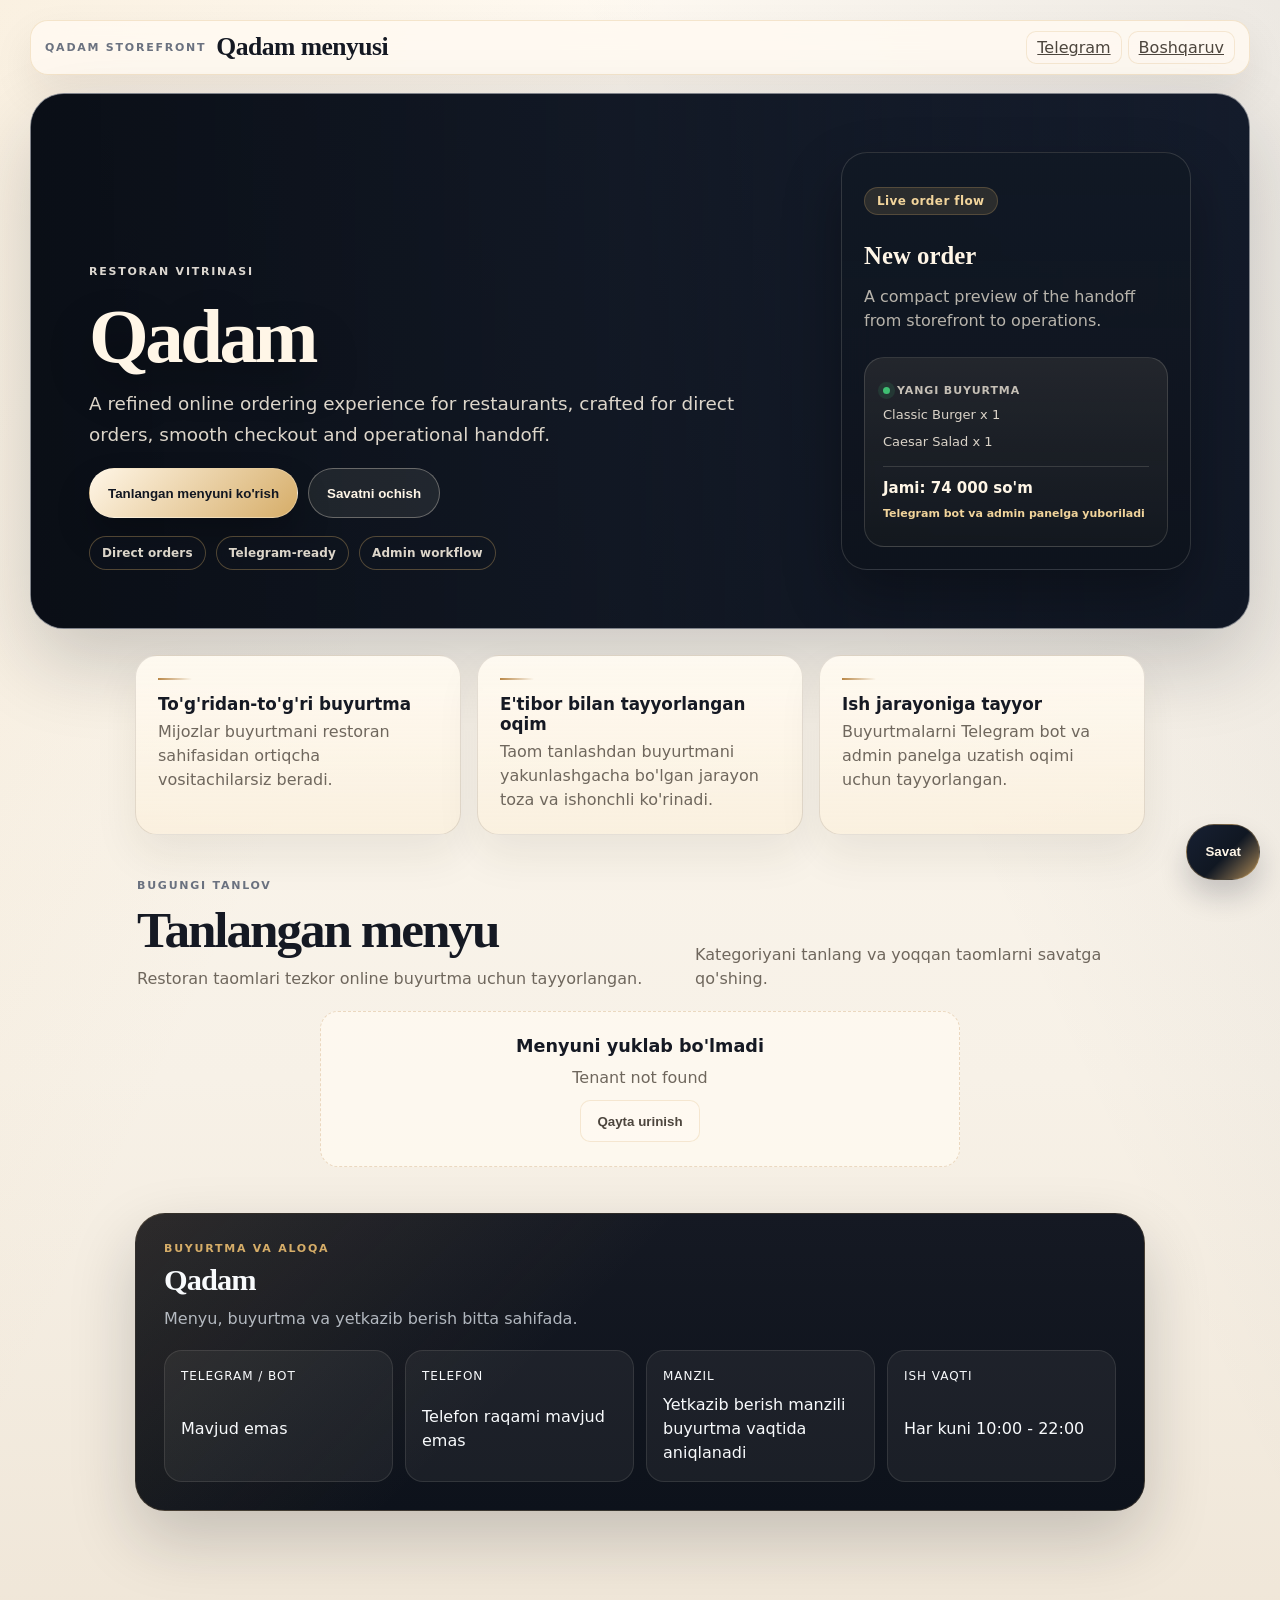
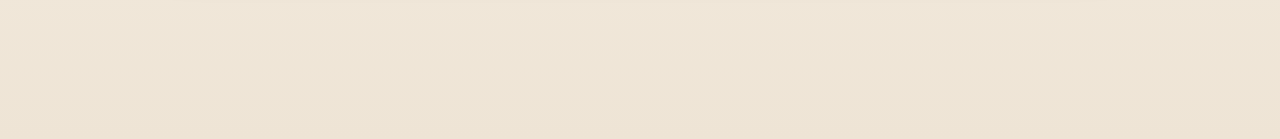
==== commit f9139d63: "Harden production auth, tenant isolation and reliability" ====
--- a/web/index.html
+++ b/web/index.html
@@ -15,7 +15,7 @@
         <h1 id="site-title">Qadam menyusi</h1>
       </div>
       <div class="site-actions">
-        <a class="ghost-btn" id="orders-link" href="/my-orders">Buyurtmalarim</a>
+        <a class="ghost-btn" id="orders-link" hidden>Buyurtmalarim</a>
         <a class="ghost-btn" id="header-telegram-link" href="#" target="_blank" rel="noopener">Telegram</a>
         <a class="ghost-btn" id="admin-link" href="/admin">Boshqaruv</a>
         <button class="ghost-btn cart-trigger" id="header-cart-toggle" type="button" aria-label="Savat">
@@ -51,7 +51,7 @@
               <p class="promo-copy">
                 A compact preview of the handoff from storefront to operations.
               </p>
-              <div class="promo-qr">
+              <div class="order-preview-shell">
                 <div class="order-preview">
                   <div class="order-preview-head">
                     <span class="order-preview-status"></span>
@@ -62,11 +62,6 @@
                   <strong class="order-preview-total">Jami: 74 000 so'm</strong>
                   <em class="order-preview-foot">Telegram bot va admin panelga yuboriladi</em>
                 </div>
-              </div>
-              <div class="promo-meta bot-reference-links" hidden>
-                <img id="bot-qr" alt="Telegram QR" />
-                <a id="bot-link" href="#" target="_blank" rel="noopener">@bot</a>
-                <small id="bot-meta">Bot mavjud bo'lsa tezkor buyurtma uchun foydalaning</small>
               </div>
             </div>
           </aside>
--- a/static/style.css
+++ b/static/style.css
@@ -105,7 +105,7 @@
   font-size: 12px;
   letter-spacing: 0.4px;
 }
-.promo-qr {
+.order-preview-shell {
   margin-top: auto;
   display: flex;
   gap: 12px;
@@ -115,31 +115,6 @@
   border-radius: 14px;
   background: rgba(255,255,255,0.04);
   border: 1px dashed rgba(255,255,255,0.12);
-}
-.promo-qr img {
-  width: 80px;
-  height: 80px;
-  object-fit: cover;
-  border-radius: 12px;
-}
-.qr-placeholder {
-  width: 80px;
-  height: 80px;
-  border-radius: 14px;
-  background: #0f172a;
-  display: grid;
-  place-items: center;
-  color: #9ca3af;
-  font-weight: 700;
-  border: 1px solid rgba(255,255,255,0.08);
-}
-.promo-meta span { display: block; font-weight: 700; }
-.promo-meta small { color: #cbd5e1; }
-.promo-meta a {
-  color: #a5f3fc;
-  font-weight: 700;
-  text-decoration: none;
-  overflow-wrap: anywhere;
 }
 
 .content {
@@ -470,6 +445,10 @@
   color: #e2e8f0;
   border-color: rgba(148, 163, 184, 0.32);
   background: rgba(255, 255, 255, 0.04);
+  min-height: 40px;
+  display: inline-flex;
+  align-items: center;
+  justify-content: center;
 }
 .mobile-cart-close {
   display: none;
@@ -480,6 +459,24 @@
   border-radius: 14px;
   padding: 12px;
   background: linear-gradient(180deg, rgba(255,255,255,0.08) 0%, rgba(255,255,255,0.04) 100%);
+}
+#cart-empty {
+  line-height: 1.5;
+}
+#cart-empty.is-success,
+#cart-empty.is-error {
+  padding: 12px;
+  border-radius: 12px;
+}
+#cart-empty.is-success {
+  color: #bbf7d0;
+  background: rgba(22, 163, 74, 0.16);
+  border: 1px solid rgba(34, 197, 94, 0.28);
+}
+#cart-empty.is-error {
+  color: #fecaca;
+  background: rgba(220, 38, 38, 0.14);
+  border: 1px solid rgba(248, 113, 113, 0.24);
 }
 .cart-list { margin: 0; padding: 0; list-style: none; display: flex; flex-direction: column; gap: 8px; }
 .cart-item {
@@ -533,8 +530,8 @@
   box-shadow: none;
 }
 .cart-qty-btn {
-  width: 32px;
-  height: 32px;
+  width: 40px;
+  height: 40px;
   padding: 0;
   border-radius: 999px;
   background: #ffffff;
@@ -549,6 +546,8 @@
 .cart-remove-btn {
   background: #fff1f2;
   color: #dc2626;
+  min-width: 40px;
+  min-height: 40px;
   padding: 8px 12px;
   border-radius: 999px;
   border: 1px solid #fecdd3;
@@ -591,6 +590,37 @@
 .checkbox-row input {
   width: 16px;
   height: 16px;
+}
+.color-control {
+  display: grid;
+  grid-template-columns: 64px minmax(86px, max-content);
+  align-items: center;
+  gap: 10px;
+}
+.color-control input[type="color"] {
+  width: 64px;
+  height: 42px;
+  padding: 4px;
+  border-radius: 12px;
+  border: 1px solid #d1d5db;
+  background: #ffffff;
+  cursor: pointer;
+}
+.color-control input[type="color"]:disabled {
+  cursor: not-allowed;
+  opacity: 0.62;
+}
+.color-value {
+  min-height: 34px;
+  display: inline-flex;
+  align-items: center;
+  padding: 6px 10px;
+  border: 1px solid #e5e7eb;
+  border-radius: 10px;
+  background: #f8fafc;
+  color: #334155;
+  font-family: ui-monospace, SFMono-Regular, Menlo, Consolas, monospace;
+  font-size: 13px;
 }
 textarea { resize: vertical; min-height: 70px; }
 .muted { color: var(--muted); }
@@ -827,6 +857,34 @@
   gap: 8px;
   flex-wrap: wrap;
 }
+.inline-actions button,
+.menu-form-actions button,
+.inline-form-row button,
+.menu-admin-nav .ghost-btn,
+.menu-table-toolbar button,
+.upload-row button {
+  min-height: 40px;
+}
+.admin-access-denied-panel {
+  border: 1px solid #fecaca;
+  border-radius: 16px;
+  padding: 18px;
+  background: #fff5f5;
+  color: #7f1d1d;
+}
+.admin-access-denied-panel h3 {
+  margin: 0 0 6px;
+  color: #7f1d1d;
+}
+.admin-access-denied-panel p {
+  margin: 0;
+  line-height: 1.5;
+}
+.menu-admin-shell.is-access-denied .menu-admin-form-panel,
+.menu-admin-shell.is-access-denied .menu-table-wrap,
+.menu-admin-shell.is-access-denied .menu-table-toolbar {
+  display: none;
+}
 .image-thumb {
   width: 68px;
   height: 68px;
@@ -856,6 +914,40 @@
 .empty-state.compact {
   margin-top: 0;
   padding: 14px;
+}
+.first-run-panel {
+  margin-bottom: 14px;
+}
+.first-run-list {
+  margin: 12px 0 0;
+  padding: 0;
+  list-style: none;
+  display: grid;
+  gap: 8px;
+}
+.first-run-list li {
+  display: flex;
+  align-items: center;
+  gap: 8px;
+  color: var(--muted);
+}
+.first-run-list li.is-done {
+  color: #047857;
+}
+.check-mark {
+  width: 22px;
+  height: 22px;
+  border-radius: 999px;
+  display: inline-grid;
+  place-items: center;
+  flex: 0 0 22px;
+  background: #eef2ff;
+  color: #334155;
+  font-weight: 800;
+}
+.first-run-list li.is-done .check-mark {
+  background: var(--pill-green);
+  color: #047857;
 }
 .cart-toast {
   position: fixed;
@@ -1005,7 +1097,7 @@
   .promo-plate {
     min-width: 0;
   }
-  .promo-qr {
+  .order-preview-shell {
     flex-direction: column;
     align-items: flex-start;
   }
@@ -1286,45 +1378,10 @@
   color: rgba(248, 250, 252, 0.88);
 }
 
-body.public-menu-page .promo-qr {
+body.public-menu-page .order-preview-shell {
   margin-top: 8px;
   align-items: center;
   background: rgba(255, 255, 255, 0.06);
-}
-
-body.public-menu-page .promo-qr img {
-  object-fit: contain;
-  border-radius: 0;
-  background: #ffffff;
-  padding: 4px;
-}
-
-body.public-menu-page .qr-placeholder {
-  overflow: visible;
-  border-radius: 10px;
-  background: rgba(255, 255, 255, 0.08);
-}
-
-body.public-menu-page .promo-meta {
-  display: grid;
-  gap: 4px;
-}
-
-body.public-menu-page .promo-meta span {
-  color: #f8fafc;
-}
-
-body.public-menu-page .promo-meta a {
-  color: #bbf7d0;
-}
-
-body.public-menu-page .promo-meta small {
-  color: rgba(226, 232, 240, 0.88);
-  line-height: 1.45;
-}
-
-body.public-menu-page .bot-reference-links[hidden] {
-  display: none !important;
 }
 
 body.public-menu-page .hero-eyebrow {
@@ -1670,6 +1727,10 @@
   gap: 12px;
 }
 
+body.public-menu-page .cart-form[hidden] {
+  display: none !important;
+}
+
 body.public-menu-page .cart-pane .form {
   display: grid;
   gap: 10px;
@@ -1825,13 +1886,13 @@
 }
 
 body.public-menu-page .cart-qty-btn {
-  width: 28px;
-  height: 28px;
+  width: 42px;
+  height: 42px;
 }
 
 body.public-menu-page .cart-remove-btn {
-  width: 28px;
-  height: 28px;
+  min-width: 42px;
+  min-height: 42px;
   padding: 0;
   font-size: 16px;
   line-height: 1;
@@ -1881,6 +1942,7 @@
 
 body.public-menu-page .mobile-cart-close {
   display: inline-flex;
+  min-height: 44px;
 }
 
 @media (max-width: 1024px) {
@@ -2070,6 +2132,33 @@
   --premium-muted: #cbd5e1;
 }
 
+body.public-menu-page.theme-dark .site-header,
+body.public-menu-page.theme-dark .trust-card,
+body.public-menu-page.theme-dark .menu-card,
+body.public-menu-page.theme-dark .menu-filters,
+body.public-menu-page.theme-dark .menu-error-state {
+  color: #151923;
+}
+
+body.public-menu-page.theme-dark .site-header .eyebrow,
+body.public-menu-page.theme-dark .site-header #site-title,
+body.public-menu-page.theme-dark .trust-card h3,
+body.public-menu-page.theme-dark .menu-item-title,
+body.public-menu-page.theme-dark .menu-error-state h3 {
+  color: #151923;
+}
+
+body.public-menu-page.theme-dark .trust-card p,
+body.public-menu-page.theme-dark .menu-card-desc,
+body.public-menu-page.theme-dark .menu-error-state,
+body.public-menu-page.theme-dark .menu-filter-pill {
+  color: #6f675d;
+}
+
+body.public-menu-page.theme-dark .menu-filter-pill.is-active {
+  color: #fff6e7;
+}
+
 body.public-menu-page .page {
   width: min(1220px, calc(100% - 36px));
   padding-top: 20px;
@@ -2212,7 +2301,7 @@
   color: rgba(255, 246, 231, 0.7);
 }
 
-body.public-menu-page .promo-qr {
+body.public-menu-page .order-preview-shell {
   display: block;
   padding: 0;
   border: 0;
@@ -2633,9 +2722,44 @@
   }
 
   body.public-menu-page .site-header {
-    align-items: flex-start;
+    display: grid;
+    grid-template-columns: 1fr;
+    align-items: start;
     overflow: hidden;
-    gap: 10px;
+    gap: 12px;
+    padding: 12px;
+  }
+
+  body.public-menu-page .brand-block {
+    width: 100%;
+    grid-template-columns: auto minmax(0, 1fr);
+    column-gap: 9px;
+  }
+
+  body.public-menu-page .site-logo {
+    width: 38px;
+    height: 38px;
+    border-radius: 11px;
+  }
+
+  body.public-menu-page #site-title {
+    font-size: clamp(1.15rem, 6vw, 1.55rem);
+    line-height: 1.08;
+    letter-spacing: -0.015em;
+    overflow-wrap: anywhere;
+  }
+
+  body.public-menu-page .site-actions {
+    width: 100%;
+    justify-content: flex-start;
+    align-items: center;
+    gap: 7px;
+  }
+
+  body.public-menu-page .site-actions .ghost-btn {
+    min-height: 34px;
+    padding: 7px 10px;
+    font-size: 12px;
   }
 
   body.public-menu-page .hero {
@@ -2812,6 +2936,7 @@
   body.public-menu-page .cart-head-actions .ghost-btn {
     flex: 1 1 0;
     justify-content: center;
+    min-height: 44px;
   }
 
   body.public-menu-page .cart-items {
